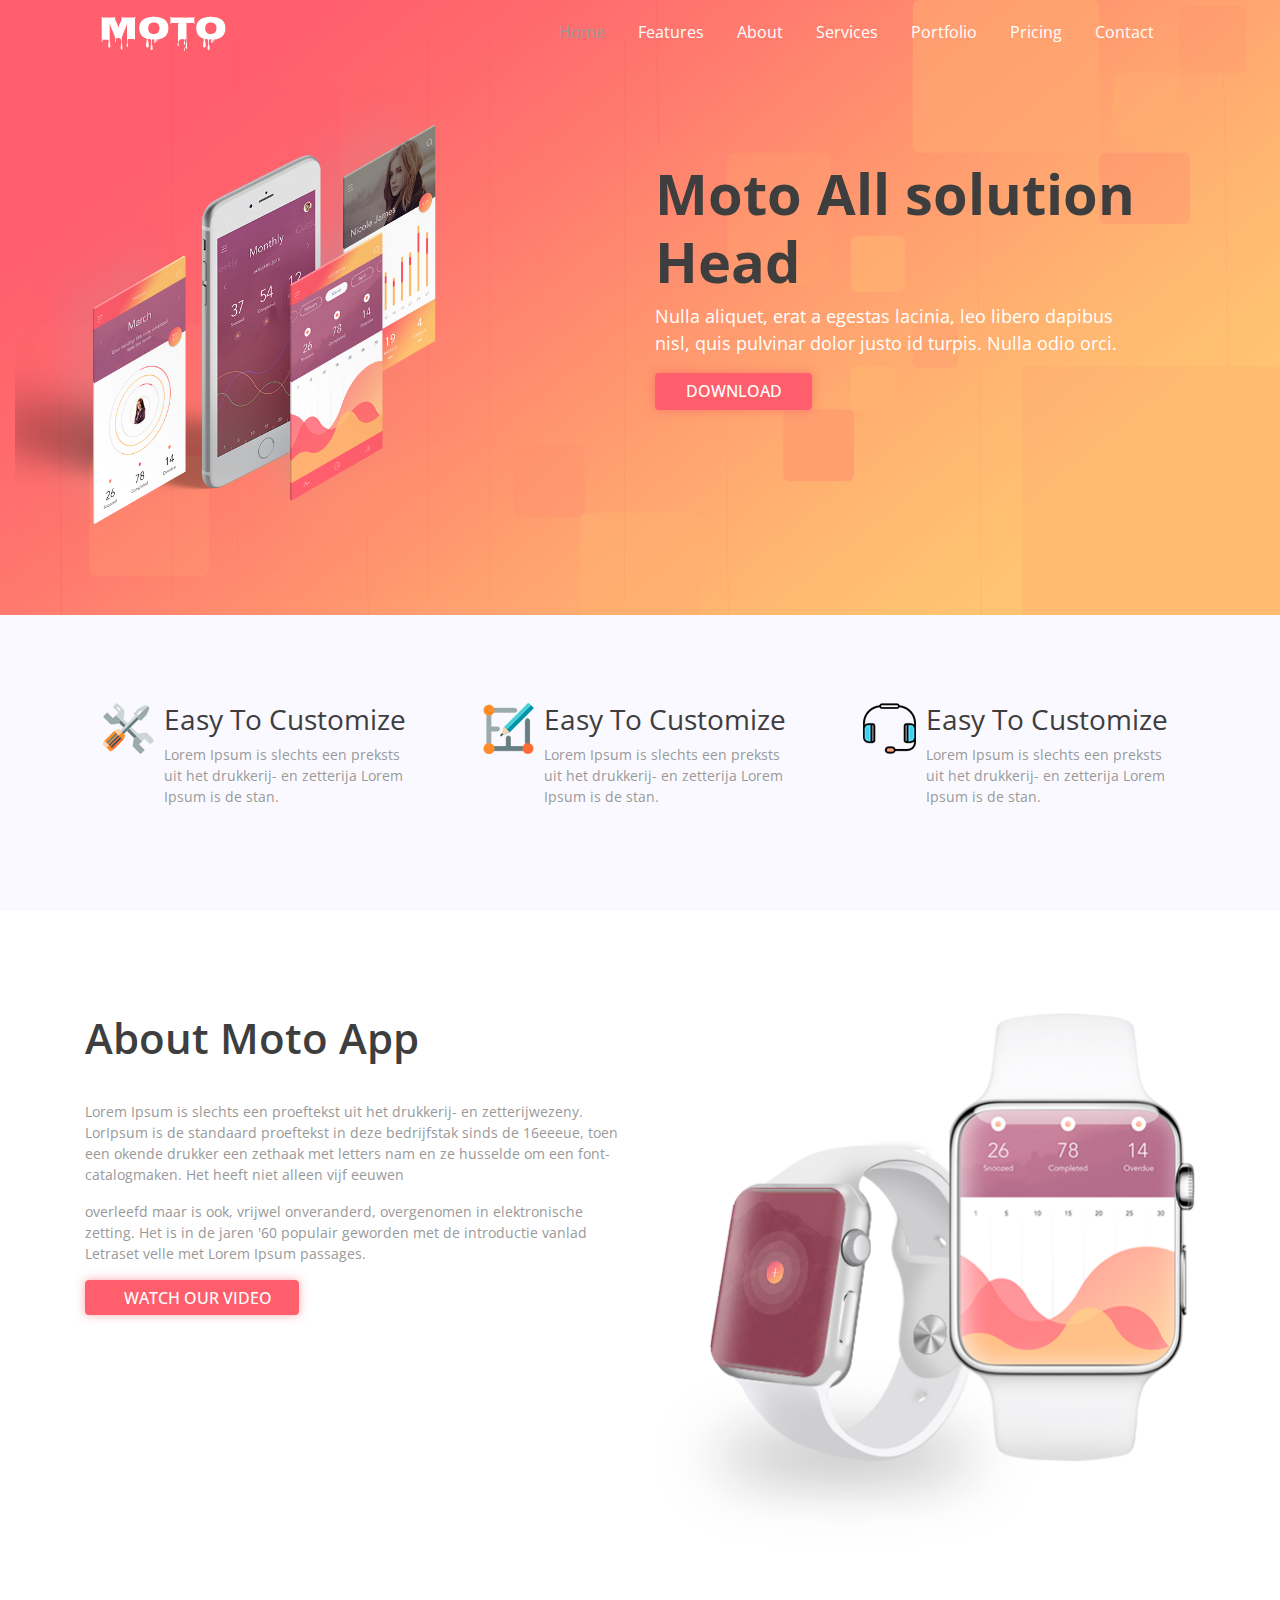
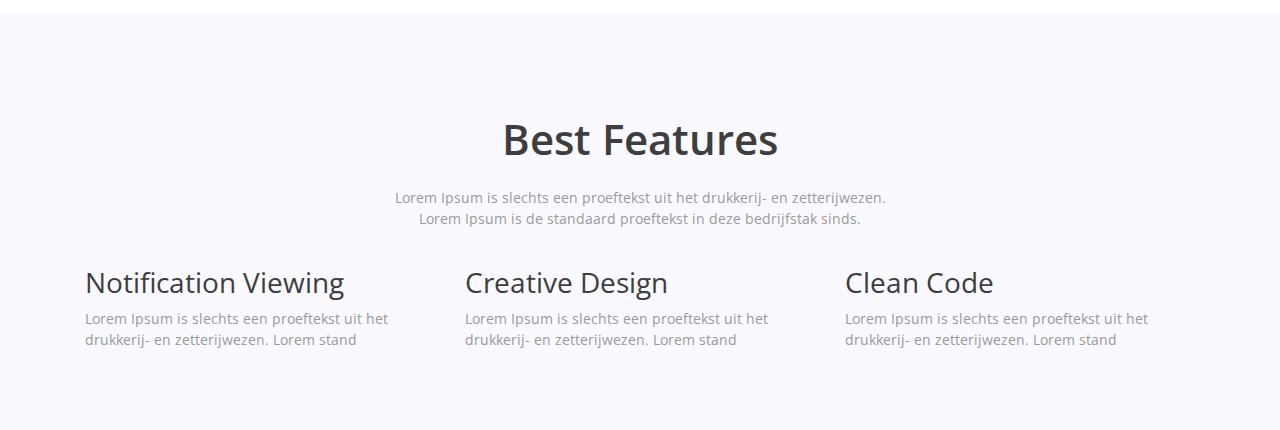
==== index.html @ 4597bca2 "Upload" ====
<!DOCTYPE html>
<html>
<head>
<meta charset="UTF-8">
<meta name="viewport" content="width=device-width, initial-scale=1, shrink-to-fit=no">
<title>Moto-Diseño Web ll</title>
<link href="img/favicon.ico" rel="icon">
<link href="css/bootstrap.min.css" rel="stylesheet">
<link href="css/bootstrap-custom.css" rel="stylesheet">
<link href="https://cdnjs.cloudflare.com/ajax/libs/font-awesome/5.12.1/css/all.min.css" rel="stylesheet">
<link href="css/icofont.css" rel="stylesheet">
<link href="css/style.css" rel="stylesheet">
	
	<!--SEO-->
<meta name="Keywords" content="oshine 36, about us Oshine 36, oshine, best company">
<meta name="Description" content="about us Oshine 36, We started as a group of passionate designers who explored the possibilities of product design and building.">
</head>

<body data-spy="scroll" data-target=".navbar">
    
	<header class="header-area">
		<div class="container">	
			<nav class="navbar navbar-expand-lg navbar-light bg-light">
			  
				<a class="navbar-brand" href="#index"><img src="img/logo.png" alt="logo" class="img-fluid"></a>		
			  <button class="navbar-toggler" type="button" data-toggle="collapse" data-target="#navbar" aria-controls="navbar" aria-expanded="false" aria-label="Toggle navigation">
				<span class="navbar-toggler-icon"></span>
			  </button>

			  <div class="collapse navbar-collapse" id="navbar">
				<ul class="navbar-nav ml-auto">
				  <li class="nav-item active">
					<a class="nav-link" href="index.html">Home</a>
				  </li>
				  <li class="nav-item">
					<a class="nav-link" href="#features">Features</a>
				  </li>
				  <li class="nav-item">
					<a class="nav-link" href="#about">About</a>
				  </li>
				  <li class="nav-item">
					<a class="nav-link" href="#service">Services</a>
				  </li>
				  <li class="nav-item">
					<a class="nav-link" href="#portfolio">Portfolio</a>
				  </li>
				  <li class="nav-item">
					<a class="nav-link" href="#pricing">Pricing</a>
				  </li>
				 <li class="nav-item">
					<a class="nav-link" href="#Contact">Contact</a>
				  </li>
				 
				</ul>

			  </div>
			</nav>
			
		</div>
	</header>
	
	<section id="hero">
		<div class="container-fluid">
			
			<div class="row">
				<article class="col-md-6 col-sm-12">
					<img src="img/img-hero.png" alt="hero" class="img-fluid">
				</article>
				
				<article class="col-md-6 col-sm-12">
					<h2>Moto All solution Head</h2>
					<p>Nulla aliquet, erat a egestas lacinia, leo libero dapibus nisl, quis pulvinar dolor justo id turpis. Nulla odio orci.</p>
					
					<a class="btn btn-primary" href="#">DOWNLOAD</a>
				</article>
			</div>
			
		</div>
	</section>
	
	<section id="motoother">
		<div class="container">
			
			<div class="row">
				<article class="col-md-4 col-sm-12">
					<div class="infoicon">
						<img src="img/service-icon-1.png" alt="img1" class="img-fluid float-left">
						<div class="infocont">
							<h3>Easy To Customize</h3>
							<p>Lorem Ipsum is slechts een preksts uit het drukkerij- en zetterija Lorem Ipsum is de stan.</p>
						</div>
					</div>
				</article>
				
				<article class="col-md-4 col-sm-12">
					<div class="infoicon">
						<img src="img/service-icon-2.png" alt="img1" class="img-fluid float-left">
						<div class="infocont">
							<h3>Easy To Customize</h3>
							<p>Lorem Ipsum is slechts een preksts uit het drukkerij- en zetterija Lorem Ipsum is de stan.</p>
						</div>
					</div>
				</article>
				
				<article class="col-md-4 col-sm-12">
					<div class="infoicon">
						<img src="img/service-icon-3.png" alt="img1" class="img-fluid float-left">
						<div class="infocont">
							<h3>Easy To Customize</h3>
							<p>Lorem Ipsum is slechts een preksts uit het drukkerij- en zetterija Lorem Ipsum is de stan.</p>
						</div>
					</div>
				</article>
			</div>
			
		</div>
	</section>
	
	<section id="about" class="section">
		<div class="container">
			<div class="row">
			
				<article class="col-md-6 col-sm-12">
					<h2 class="titulo">About Moto App</h2>
					<p>Lorem Ipsum is slechts een proeftekst uit het drukkerij- en zetterijwezeny. LorIpsum is de standaard proeftekst in deze bedrijfstak sinds de 16eeeue, toen een okende drukker een zethaak met letters nam en ze husselde om een font-catalogmaken. Het heeft niet alleen vijf eeuwen</p>
					<p>overleefd maar is ook, vrijwel onveranderd, overgenomen in elektronische zetting. Het is in de jaren '60 populair geworden met de introductie vanlad Letraset velle met Lorem Ipsum passages.</p>
					
					<a href="#" class="btn btn-primary"><i class="icofont-play-alt-2"></i>WATCH OUR VIDEO</a>
				</article>
				
				<article class="col-md-6 col-sm-12">
					<img src="img/img-about.png" alt="motoabout" class="img-fluid">
				</article>
				
			</div>
		</div>
	</section>
	
	<section id="bestfeatures" class="section">
		<div class="container">
			<h2 class="titulo text-center">Best Features</h2>
			
			<p class="text-center">Lorem Ipsum is slechts een proeftekst uit het drukkerij- en zetterijwezen. <br>Lorem Ipsum is de standaard proeftekst in deze bedrijfstak sinds.</p>
			
			<div class="row">
				<article class="col-md-4 col-sm-12">
					<div class="feature">
						<i class="icofont-alarm"></i>
						<h3>Notification Viewing</h3>
						<p>Lorem Ipsum is slechts een proeftekst uit het drukkerij- en zetterijwezen. Lorem stand</p>
					</div>
				</article>
				
				<article class="col-md-4 col-sm-12">
					<div class="feature">
						<i class="icofont-light-bulb"></i>
						<h3>Creative Design</h3>
						<p>Lorem Ipsum is slechts een proeftekst uit het drukkerij- en zetterijwezen. Lorem stand</p>
					</div>
				</article>
				
				<article class="col-md-4 col-sm-12">
					<div class="feature">
						<i class="icofont-code"></i>
						<h3>Clean Code</h3>
						<p>Lorem Ipsum is slechts een proeftekst uit het drukkerij- en zetterijwezen. Lorem stand</p>
					</div>
				</article>
			</div>
		</div>
	</section>
	

    <script src="js/jquery.min.js"></script>
    <script src="js/bootstrap.min.js"></script>
	<script src="js/owl.carousel.min.js"></script>
	<script src="js/jquery.easing.min.js"></script>
	<script src="js/jquery.nav.js"></script>
    <script>
		$(function() {
			$(window).on('scroll', function () {
				if ($(window).scrollTop() > 48) {
					$('.header-area').addClass('sticky slideInDown');
				} else {
					$('.header-area').removeClass('sticky slideInDown');
				}
			});
			
			$('#navbar').onePageNav({
				currentClass: 'active',
				scrollSpeed: 1500,
				easing: 'easeOutQuad'
        	});
		});
	</script>
</body>

</html>
---- css/style.css ----
@import url('https://fonts.googleapis.com/css2?family=Open+Sans:wght@300;400;600;700&display=swap');
:root{
	
	--color-principal: #ff5f6d;
	--color-boton-hover: #f75160;
	--color-naranja: #ffb270;
	--color-negro: #3e3e3e;
	--color-general: #999999;
	--color-gris: #faf9ff;
	
}

body{
	font-family: 'Open Sans', sans-serif;
	font-size: 14px;
	color: var(--color-general);
}

.header-area.sticky {
    box-shadow: 0 4px 20px rgba(0, 0, 0, 0.1);
	width: 100%;
    height: auto;
    position: fixed;
    top: 0;
    z-index: 99;
}
.header-area.sticky{
	background-color: #fff !important;
}

.header-area.sticky .navbar-light .navbar-nav .nav-link{
	color: var(--color-negro);
}
.header-area.sticky .navbar-light .navbar-nav .active .nav-link{
	color: var(--color-azul-oscuro);
}
.header-area.sticky .navbar-light .navbar-brand {
	color: var(--color-negro);
}

h1,h2,h3,h4,h5,h6{
	color: var(--color-negro);
	font-weight: 400;
}

#hero{
	background-image: url("../img/bg-hero.png");
	background-size: cover;
	height: 100%vh;
	color: white;
	padding-top: 3%;
}

#hero h2{
	font-size: 4em;
	padding-top: 20%;
	font-weight: 700;
}

#hero .info {
	margin-left: -10%;
}

#hero p{
	font-size: 1.3em;
	padding-right: 20%;
}

.btn-primary {
	text-transform: uppercase;
	background-color: var(--color-principal);
	padding: 1% 5%;
	border: 0;
	font-weight: 500;
	box-shadow: 0px 0px 10px 0px rgba(247, 81, 96, 0.50);
}

.btn-primary:hover {
	background-color: var(--color-boton-hover);
}

.infoicon {
	padding: 25% 5%;
	transition:  all 0.3s ease-in-out;
}

#motoother {
	background-color: #faf9ff;
}

#motoother .infocont {
	overflow: hidden;
}

#motoother img {
	margin-right: 10px;
}

.infoicon:hover {
	box-shadow: 0 0 10px 0 #eee;
	transform: translateY(-10px);
	transition:  all 0.3s ease-in-out;
}

.section {
	padding: 8% 0 5%;
}

.titulo {
	font-size: 3em;
	font-weight: 600;
	margin-bottom: 7%;
}

#bestfeatures {
	background-color: var(--color-gris);
}

#bestfeatures .titulo{
	margin-bottom: 2%;
}
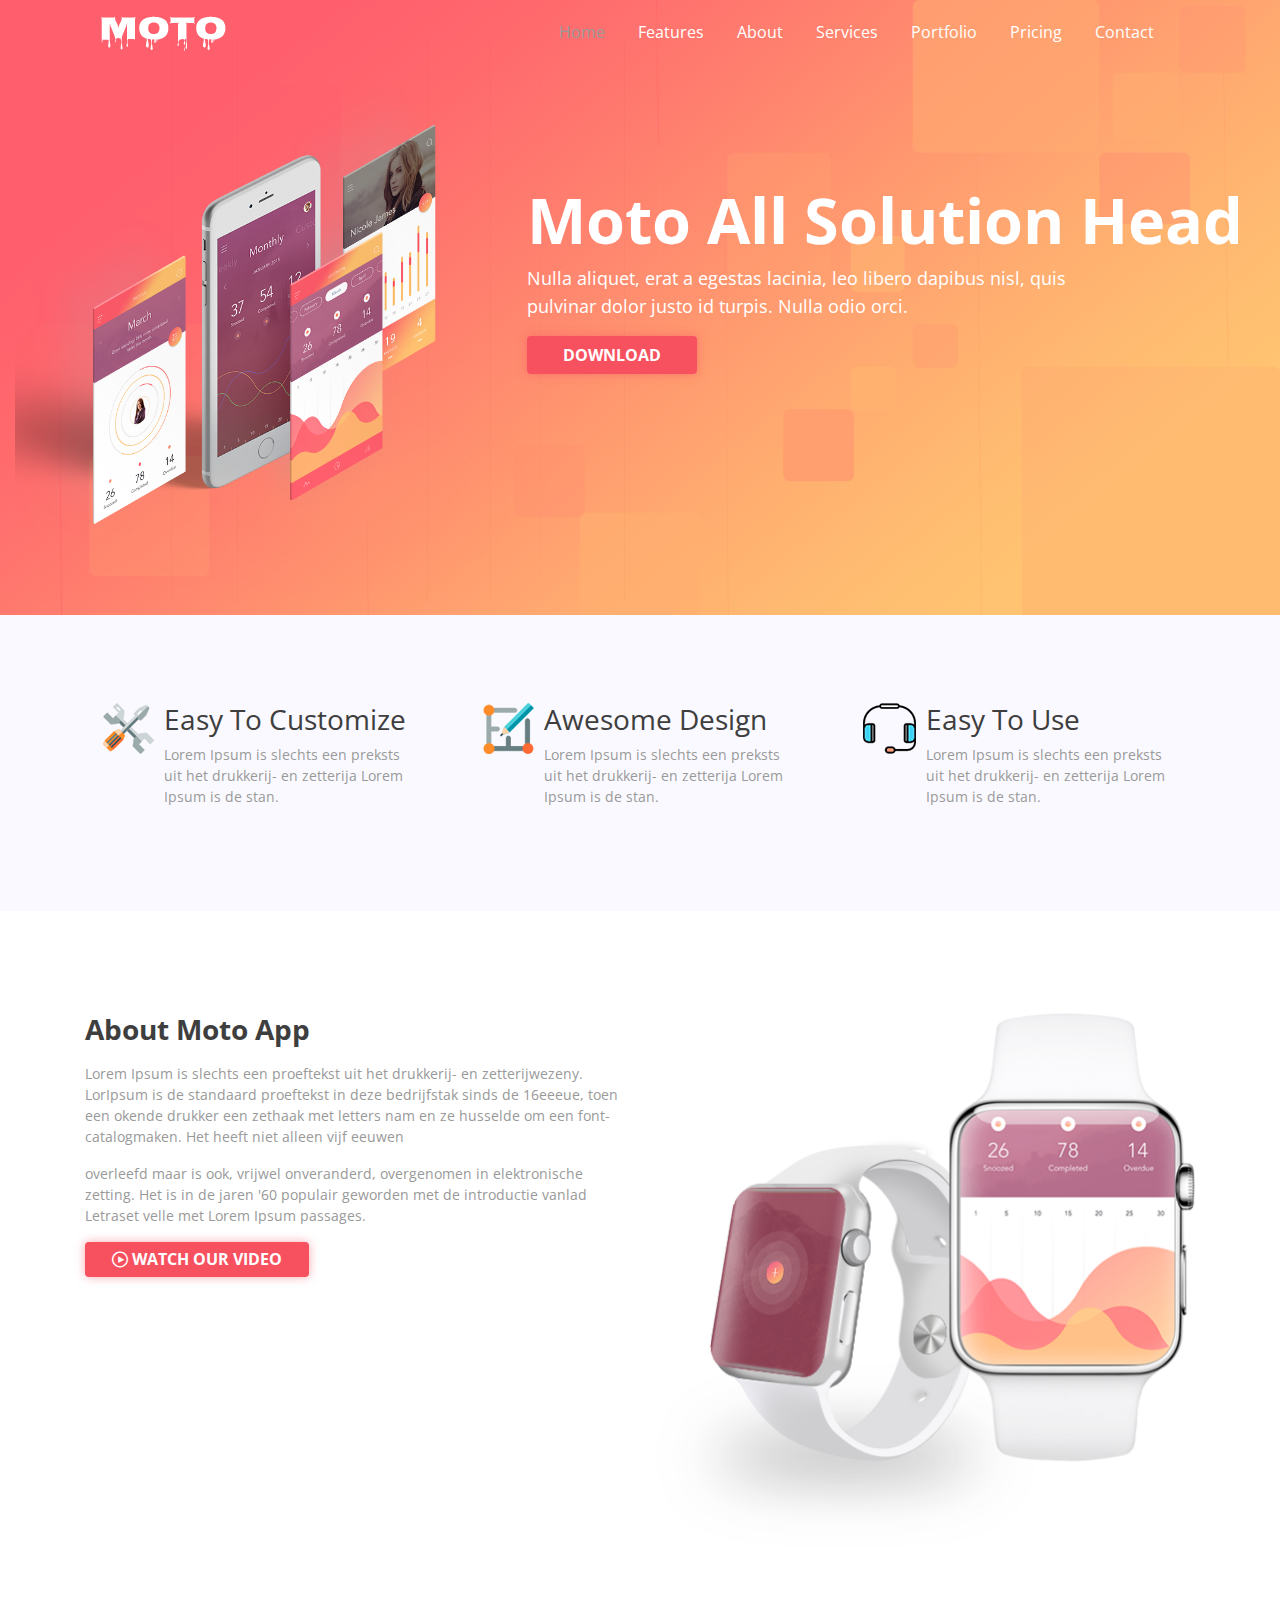
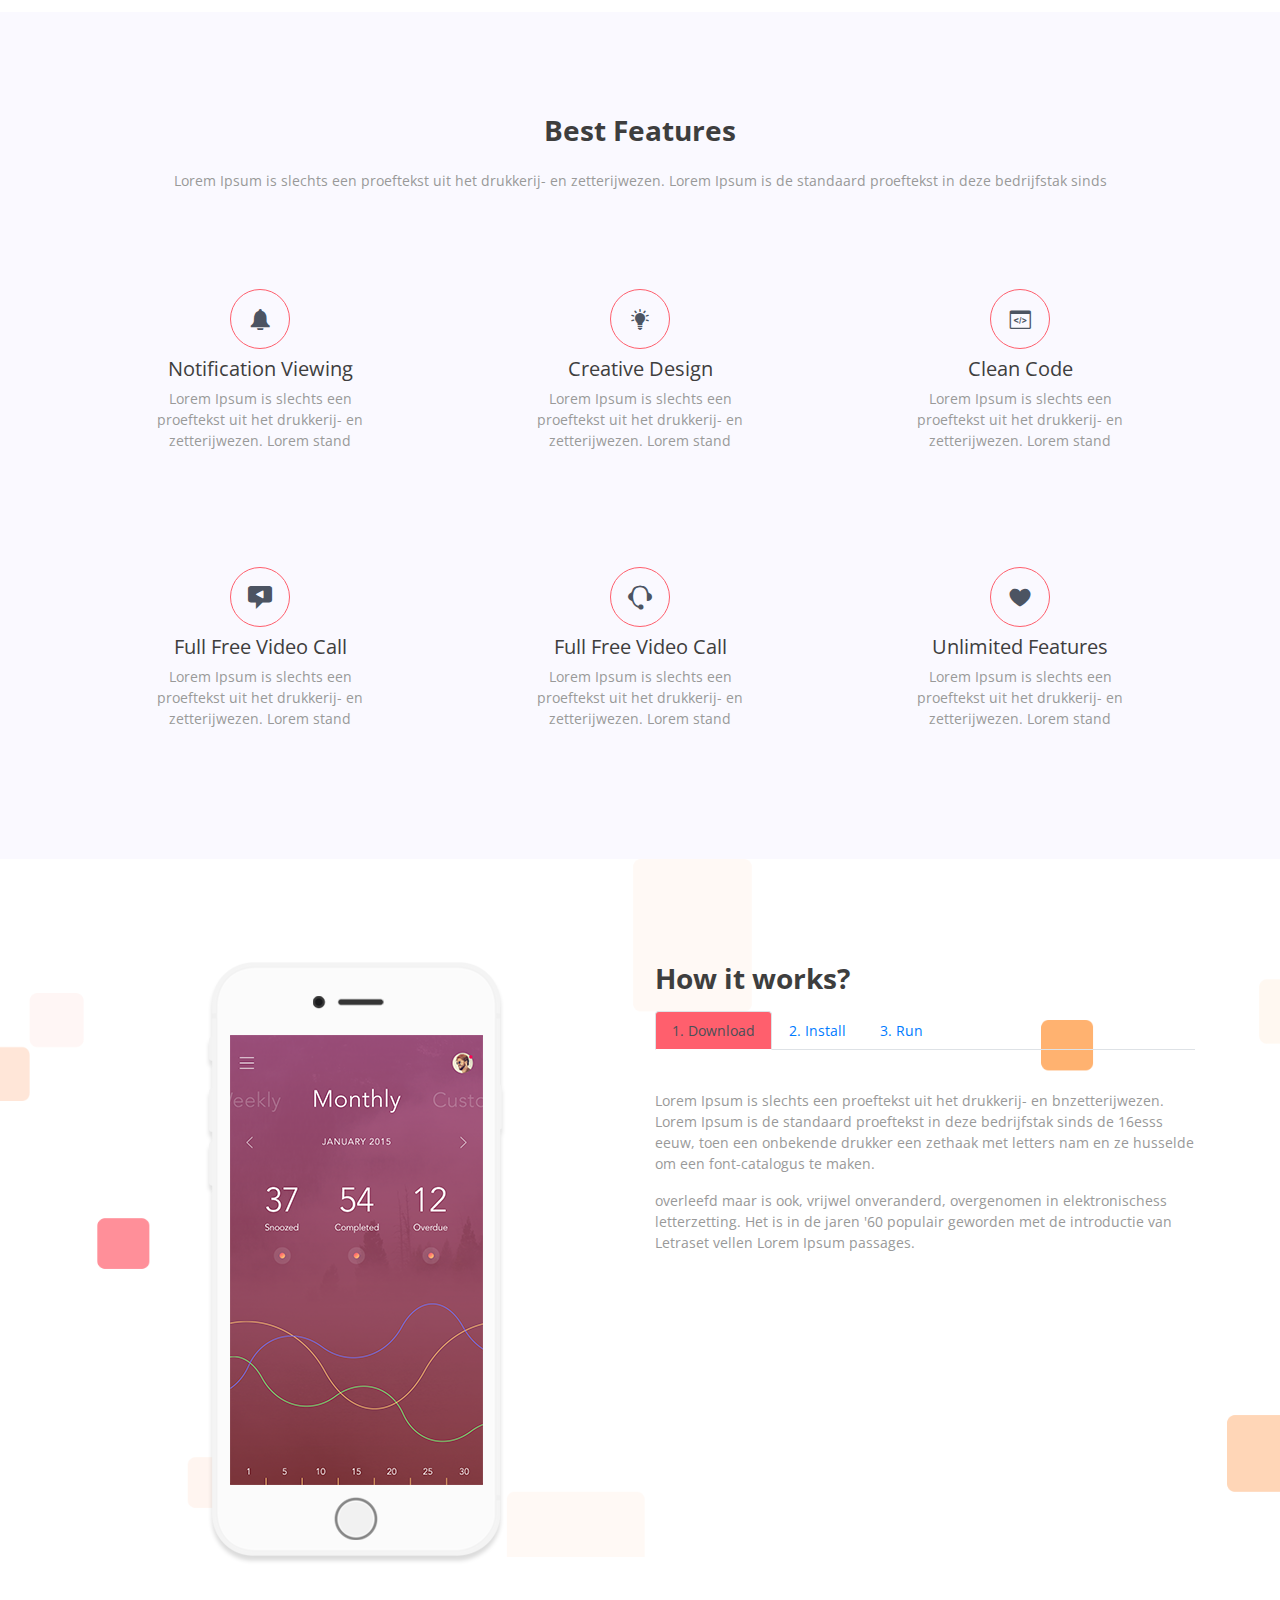
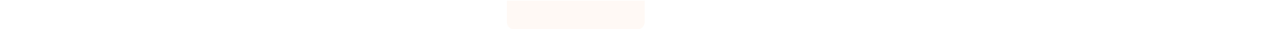
==== commit e3038059: "Refresh" ====
--- a/index.html
+++ b/index.html
@@ -3,22 +3,18 @@
 <head>
 <meta charset="UTF-8">
 <meta name="viewport" content="width=device-width, initial-scale=1, shrink-to-fit=no">
-<title>Moto-Diseño Web ll</title>
+<title>Moto - Landing Page</title>
 <link href="img/favicon.ico" rel="icon">
 <link href="css/bootstrap.min.css" rel="stylesheet">
 <link href="css/bootstrap-custom.css" rel="stylesheet">
-<link href="https://cdnjs.cloudflare.com/ajax/libs/font-awesome/5.12.1/css/all.min.css" rel="stylesheet">
+<link href="https://cdnjs.cloudflare.com/ajax/libs/font-awesome/5.13.0/css/all.min.css" rel="stylesheet">
 <link href="css/icofont.css" rel="stylesheet">
 <link href="css/style.css" rel="stylesheet">
-	
-	<!--SEO-->
-<meta name="Keywords" content="oshine 36, about us Oshine 36, oshine, best company">
-<meta name="Description" content="about us Oshine 36, We started as a group of passionate designers who explored the possibilities of product design and building.">
 </head>
 
 <body data-spy="scroll" data-target=".navbar">
     
-	<header class="header-area">
+<header class="header-area">
 		<div class="container">	
 			<nav class="navbar navbar-expand-lg navbar-light bg-light">
 			  
@@ -59,118 +55,196 @@
 		</div>
 	</header>
 	
-	<section id="hero">
+	<section id="hero"> 
 		<div class="container-fluid">
 			
+				<div class="row">
+					<article class="col-md-6 col-sm-6">
+						<img src="img/img-hero.png" class="img-fluid" alt="celulares">
+					</article>
+					
+					<article class="col-md-7 col-sm-12 info">
+						<h2> Moto All Solution Head </h2>
+						<p> Nulla aliquet, erat a egestas lacinia, leo libero dapibus nisl, quis pulvinar dolor justo id turpis. Nulla odio orci. </p>
+						
+						<a href="" class="btn btn-primary"> Download </a>
+						
+					</article>
+				</div>
+		</div>
+	</section>
+	
+	<section id="home-continuar">
+		<div class="container">
+		
 			<div class="row">
+				
+				<article class=" col-md-4 col-sm-4">
+						<div class="info-icono">
+							<img src="img/service-icon-1.png" alt="1" class="img-fluid float-left">
+								<div class="info-contenido">
+									<h3> Easy To Customize </h3>	
+									<p>Lorem Ipsum is slechts een preksts uit het drukkerij- en zetterija Lorem Ipsum is de stan.</p>
+								</div>
+							
+						</div>	
+				</article>
+				
+				<article class=" col-md-4 col-sm-4">
+						<div class="info-icono">
+							<img src="img/service-icon-2.png" alt="2" class="img-fluid float-left">
+								<div class="info-contenido">
+									<h3> Awesome Design </h3>	
+									<p>Lorem Ipsum is slechts een preksts uit het drukkerij- en zetterija Lorem Ipsum is de stan.</p>
+								</div>
+							
+						</div>	
+				</article>
+				
+				<article class=" col-md-4 col-sm-4">
+						<div class="info-icono">
+							<img src="img/service-icon-3.png" alt="3" class="img-fluid float-left">
+								<div class="info-contenido">
+									<h3> Easy To Use </h3>	
+									<p>Lorem Ipsum is slechts een preksts uit het drukkerij- en zetterija Lorem Ipsum is de stan.</p>
+								</div>
+							
+						</div>	
+				</article>
+				
+			</div>
+		</div>
+	
+	</section>
+	
+
+	<section class="section" id="about">
+		<div class="container">
+			<div class="row">
+				
+				
+				
 				<article class="col-md-6 col-sm-12">
-					<img src="img/img-hero.png" alt="hero" class="img-fluid">
-				</article>
+					<h2 class="titulo"> About Moto App </h2>
+					
+					<p>Lorem Ipsum is slechts een proeftekst uit het drukkerij- en zetterijwezeny. LorIpsum is de standaard proeftekst in deze bedrijfstak sinds de 16eeeue, toen een okende drukker een zethaak met letters nam en ze husselde om een font-catalogmaken. Het heeft niet alleen vijf eeuwen</p>
+					
+					<p>overleefd maar is ook, vrijwel onveranderd, overgenomen in elektronische zetting. Het is in de jaren '60 populair geworden met de introductie vanlad Letraset velle met Lorem Ipsum passages.</p>
+					
+					<a href="#" class=" btn btn-primary"> <i class="icofont-play-alt-2"></i> Watch Our Video </a>
+					
+				</article>
+				
+				
+					<article class="col-md-6 col-sm-12">
+					<img src="img/img-about.png" alt="" class="img-fluid">
+				</article>
+					
+				
+			</div>
+		</div>
+	</section>
+	
+	<section class="section" id="features">
+	
+		<div class="container">
+			<h2 class="titulo text-center"> Best Features </h2>
+			<p class="text-center"> Lorem Ipsum is slechts een proeftekst uit het drukkerij- en zetterijwezen. Lorem Ipsum is de standaard proeftekst in deze bedrijfstak sinds </p>
+			
+				<div class="row mt-5">
+					<article class="col-md-4 col-sm-8">
+						<div class="feature">
+							<i class="icofont-alarm"></i>
+							<h3>Notification Viewing</h3>
+							<p> Lorem Ipsum is slechts een proeftekst uit het drukkerij- en zetterijwezen. Lorem stand </p>
+						</div>
+					</article>
+					
+					<article class="col-md-4 col-sm-8">
+						<div class="feature">
+							<i class="icofont-light-bulb"></i>
+							<h3>Creative Design</h3>
+							<p> Lorem Ipsum is slechts een proeftekst uit het drukkerij- en zetterijwezen. Lorem stand </p>
+						</div>
+					</article>
+					
+					<article class="col-md-4 col-sm-8">
+						<div class="feature">
+							<i class="icofont-code"></i>
+							<h3>Clean Code</h3>
+							<p> Lorem Ipsum is slechts een proeftekst uit het drukkerij- en zetterijwezen. Lorem stand </p>
+						</div>
+					</article>
+					
+					<article class="col-md-4 col-sm-8">
+						<div class="feature">
+							<i class="icofont-ui-video-message"></i>
+							<h3>Full Free Video Call</h3>
+							<p> Lorem Ipsum is slechts een proeftekst uit het drukkerij- en zetterijwezen. Lorem stand </p>
+						</div>
+					</article>
+					
+					<article class="col-md-4 col-sm-8">
+						<div class="feature">
+							<i class="icofont-headphone-alt-2"></i>
+							<h3>Full Free Video Call</h3>
+							<p> Lorem Ipsum is slechts een proeftekst uit het drukkerij- en zetterijwezen. Lorem stand </p>
+						</div>
+					</article>
+					
+					<article class="col-md-4 col-sm-8">
+						<div class="feature">
+							<i class="icofont-heart"></i>
+							<h3>Unlimited Features</h3>
+							<p> Lorem Ipsum is slechts een proeftekst uit het drukkerij- en zetterijwezen. Lorem stand </p>
+						</div>
+					</article>
+				</div>
+			
+			
+		</div>
+	</section>
+	
+	<section id="works" class="section">
+		<div class="container">
+			<div class="row">
 				
 				<article class="col-md-6 col-sm-12">
-					<h2>Moto All solution Head</h2>
-					<p>Nulla aliquet, erat a egestas lacinia, leo libero dapibus nisl, quis pulvinar dolor justo id turpis. Nulla odio orci.</p>
-					
-					<a class="btn btn-primary" href="#">DOWNLOAD</a>
+					<img src="img/img-work.png" alt="" class="img-fluid d-block m-auto">
+				</article>
+				
+				<article class="col-md-6 col-sm-12">
+					<h2 class="titulo">How it works?</h2>
+					<ul class="nav nav-tabs">
+						<li class="nav-item"><a href="#Download" data-toggle="tab" class="nav-link active">1. Download</a></li>
+						<li class="nav-item"><a href="#Install" data-toggle="tab" class="nav-link">2. Install</a></li>
+						<li class="nav-item"><a href="#Run" data-toggle="tab" class="nav-link">3. Run</a></li>
+					</ul>
+					
+					<div class="tab-content">
+						<article id="Download" class="tab-pane fade show active">
+							<p> Lorem Ipsum is slechts een proeftekst uit het drukkerij- en bnzetterijwezen. Lorem Ipsum is de standaard proeftekst in deze bedrijfstak sinds de 16esss eeuw, toen een onbekende drukker een zethaak met letters nam en ze husselde om een font-catalogus te maken.</p>
+
+							<p>overleefd maar is ook, vrijwel onveranderd, overgenomen in elektronischess letterzetting. Het is in de jaren '60 populair geworden met de introductie van Letraset vellen Lorem Ipsum passages.</p>
+						</article>
+						
+						<article id="Install" class="tab-pane fade">
+							<p> Lorem Ipsum is slechts een proeftekst uit het drukkerij- en bnzetterijwezen. Lorem Ipsum is de standaard proeftekst in deze bedrijfstak sinds de 16esss eeuw, toen een onbekende drukker een zethaak met letters nam en ze husselde om een font-catalogus te maken.</p>
+
+							<p>overleefd maar is ook, vrijwel onveranderd, overgenomen in elektronischess letterzetting. Het is in de jaren '60 populair geworden met de introductie van Letraset vellen Lorem Ipsum passages.</p>
+						</article>
+						
+						<article id="Run" class="tab-pane fade">
+							<p> Lorem Ipsum is slechts een proeftekst uit het drukkerij- en bnzetterijwezen. Lorem Ipsum is de standaard proeftekst in deze bedrijfstak sinds de 16esss eeuw, toen een onbekende drukker een zethaak met letters nam en ze husselde om een font-catalogus te maken.</p>
+
+							<p>overleefd maar is ook, vrijwel onveranderd, overgenomen in elektronischess letterzetting. Het is in de jaren '60 populair geworden met de introductie van Letraset vellen Lorem Ipsum passages.</p>
+						</article>
+					</div>
+					
 				</article>
 			</div>
-			
-		</div>
-	</section>
-	
-	<section id="motoother">
-		<div class="container">
-			
-			<div class="row">
-				<article class="col-md-4 col-sm-12">
-					<div class="infoicon">
-						<img src="img/service-icon-1.png" alt="img1" class="img-fluid float-left">
-						<div class="infocont">
-							<h3>Easy To Customize</h3>
-							<p>Lorem Ipsum is slechts een preksts uit het drukkerij- en zetterija Lorem Ipsum is de stan.</p>
-						</div>
-					</div>
-				</article>
-				
-				<article class="col-md-4 col-sm-12">
-					<div class="infoicon">
-						<img src="img/service-icon-2.png" alt="img1" class="img-fluid float-left">
-						<div class="infocont">
-							<h3>Easy To Customize</h3>
-							<p>Lorem Ipsum is slechts een preksts uit het drukkerij- en zetterija Lorem Ipsum is de stan.</p>
-						</div>
-					</div>
-				</article>
-				
-				<article class="col-md-4 col-sm-12">
-					<div class="infoicon">
-						<img src="img/service-icon-3.png" alt="img1" class="img-fluid float-left">
-						<div class="infocont">
-							<h3>Easy To Customize</h3>
-							<p>Lorem Ipsum is slechts een preksts uit het drukkerij- en zetterija Lorem Ipsum is de stan.</p>
-						</div>
-					</div>
-				</article>
-			</div>
-			
-		</div>
-	</section>
-	
-	<section id="about" class="section">
-		<div class="container">
-			<div class="row">
-			
-				<article class="col-md-6 col-sm-12">
-					<h2 class="titulo">About Moto App</h2>
-					<p>Lorem Ipsum is slechts een proeftekst uit het drukkerij- en zetterijwezeny. LorIpsum is de standaard proeftekst in deze bedrijfstak sinds de 16eeeue, toen een okende drukker een zethaak met letters nam en ze husselde om een font-catalogmaken. Het heeft niet alleen vijf eeuwen</p>
-					<p>overleefd maar is ook, vrijwel onveranderd, overgenomen in elektronische zetting. Het is in de jaren '60 populair geworden met de introductie vanlad Letraset velle met Lorem Ipsum passages.</p>
-					
-					<a href="#" class="btn btn-primary"><i class="icofont-play-alt-2"></i>WATCH OUR VIDEO</a>
-				</article>
-				
-				<article class="col-md-6 col-sm-12">
-					<img src="img/img-about.png" alt="motoabout" class="img-fluid">
-				</article>
-				
-			</div>
-		</div>
-	</section>
-	
-	<section id="bestfeatures" class="section">
-		<div class="container">
-			<h2 class="titulo text-center">Best Features</h2>
-			
-			<p class="text-center">Lorem Ipsum is slechts een proeftekst uit het drukkerij- en zetterijwezen. <br>Lorem Ipsum is de standaard proeftekst in deze bedrijfstak sinds.</p>
-			
-			<div class="row">
-				<article class="col-md-4 col-sm-12">
-					<div class="feature">
-						<i class="icofont-alarm"></i>
-						<h3>Notification Viewing</h3>
-						<p>Lorem Ipsum is slechts een proeftekst uit het drukkerij- en zetterijwezen. Lorem stand</p>
-					</div>
-				</article>
-				
-				<article class="col-md-4 col-sm-12">
-					<div class="feature">
-						<i class="icofont-light-bulb"></i>
-						<h3>Creative Design</h3>
-						<p>Lorem Ipsum is slechts een proeftekst uit het drukkerij- en zetterijwezen. Lorem stand</p>
-					</div>
-				</article>
-				
-				<article class="col-md-4 col-sm-12">
-					<div class="feature">
-						<i class="icofont-code"></i>
-						<h3>Clean Code</h3>
-						<p>Lorem Ipsum is slechts een proeftekst uit het drukkerij- en zetterijwezen. Lorem stand</p>
-					</div>
-				</article>
-			</div>
-		</div>
-	</section>
-	
-
+		</div>
+	</section>
     <script src="js/jquery.min.js"></script>
     <script src="js/bootstrap.min.js"></script>
 	<script src="js/owl.carousel.min.js"></script>
@@ -186,11 +260,14 @@
 				}
 			});
 			
-			$('#navbar').onePageNav({
+			$('#nav').onePageNav({
 				currentClass: 'active',
-				scrollSpeed: 1500,
+				scrollSpeed: 1000,
 				easing: 'easeOutQuad'
         	});
+			
+			
+			
 		});
 	</script>
 </body>
--- a/css/style.css
+++ b/css/style.css
@@ -1,12 +1,13 @@
 @import url('https://fonts.googleapis.com/css2?family=Open+Sans:wght@300;400;600;700&display=swap');
 :root{
 	
-	--color-principal: #ff5f6d;
-	--color-boton-hover: #f75160;
-	--color-naranja: #ffb270;
-	--color-negro: #3e3e3e;
-	--color-general: #999999;
-	--color-gris: #faf9ff;
+--color-principal: #ff5f6d;
+--color-boton-hover: #f75160;
+--color-naranja: #ffb270;
+--color-negro: #3e3e3e;
+--color-general: #999999;
+--color-gris: #faf9ff;
+--color-azul:#4c5462;;
 	
 }
 
@@ -16,29 +17,8 @@
 	color: var(--color-general);
 }
 
-.header-area.sticky {
-    box-shadow: 0 4px 20px rgba(0, 0, 0, 0.1);
-	width: 100%;
-    height: auto;
-    position: fixed;
-    top: 0;
-    z-index: 99;
-}
-.header-area.sticky{
-	background-color: #fff !important;
-}
+h1,h2,h3,h4,h5,h6{
 
-.header-area.sticky .navbar-light .navbar-nav .nav-link{
-	color: var(--color-negro);
-}
-.header-area.sticky .navbar-light .navbar-nav .active .nav-link{
-	color: var(--color-azul-oscuro);
-}
-.header-area.sticky .navbar-light .navbar-brand {
-	color: var(--color-negro);
-}
-
-h1,h2,h3,h4,h5,h6{
 	color: var(--color-negro);
 	font-weight: 400;
 }
@@ -52,70 +32,142 @@
 }
 
 #hero h2{
-	font-size: 4em;
+	font-size: 4.5em;
 	padding-top: 20%;
 	font-weight: 700;
+	color: white;
 }
 
-#hero .info {
+#hero .info{
+	
 	margin-left: -10%;
 }
 
 #hero p{
+	
 	font-size: 1.3em;
 	padding-right: 20%;
 }
 
 .btn-primary {
+	
 	text-transform: uppercase;
 	background-color: var(--color-principal);
 	padding: 1% 5%;
 	border: 0;
-	font-weight: 500;
+	font-weight: 700;
 	box-shadow: 0px 0px 10px 0px rgba(247, 81, 96, 0.50);
+	background-color: var(--color-boton-hover);
+	
 }
 
-.btn-primary:hover {
+.btn-primary:hover{
 	background-color: var(--color-boton-hover);
 }
 
-.infoicon {
-	padding: 25% 5%;
-	transition:  all 0.3s ease-in-out;
-}
-
-#motoother {
+#home-continuar{
 	background-color: #faf9ff;
-}
-
-#motoother .infocont {
 	overflow: hidden;
 }
 
-#motoother img {
+.info-icono{
+	padding: 25% 5%;
+	
+	transition: all 0.3s ease;
+}
+
+#home-continuar .info-contenido{
+	
+	overflow: hidden;
+	display: block;
+}
+
+#home-continuar img{
+	
 	margin-right: 10px;
 }
 
-.infoicon:hover {
-	box-shadow: 0 0 10px 0 #eee;
+.info-icono:hover{
+	box-shadow: 0 0 30px 0 #eee;
 	transform: translateY(-10px);
-	transition:  all 0.3s ease-in-out;
+	transition: all 0.3s ease;
 }
 
-.section {
+.section{
+	
 	padding: 8% 0 5%;
 }
 
-.titulo {
-	font-size: 3em;
-	font-weight: 600;
-	margin-bottom: 7%;
+.titulo{
+	font-size: 2em;
+	font-weight: 700;
+	margin-bottom: 3%;
+	
 }
 
-#bestfeatures {
+#features{
+	
 	background-color: var(--color-gris);
+	text-align: center;
 }
 
-#bestfeatures .titulo{
+#features .titulo{
+	
 	margin-bottom: 2%;
+}
+
+.feature i{
+	
+	width: 60px;
+	height: 60px;
+	line-height: 60px;
+	text-align: center;
+	border: 1px solid var(--color-principal);
+	display:block;
+	border-radius: 100%;
+	font-size: 24px;
+	color: var(--color-azul);
+	margin: auto;
+	margin-bottom: 3%;
+}
+
+.feature h3{
+	font-size: 20px;
+	margin-bottom: 3%;
+}
+
+.feature{
+	padding: 50px;
+	transition: all 0.2s ease-out;
+	text-align: center;
+}
+
+.feature:hover {
+	background-color: var(--color-principal);
+	border-radius: 10px;
+	color: #fff;
+	transition: all 0.2s ease-in;
+}
+
+.feature:hover h3,
+.feature:hover i{
+	color: #fff;
+}
+
+.feature:hover i{
+	box-shadow: 0px 0px 2px 0px #333;
+}
+
+#works {
+	background-image: url("../img/bg-work.png");
+	background-size: cover;
+	background-position: top center;
+}
+
+#works .tab-content{
+	padding: 40px 0;
+}
+
+#works .nav-tabs a.active {
+	background-color:  var(--color-principal)
 }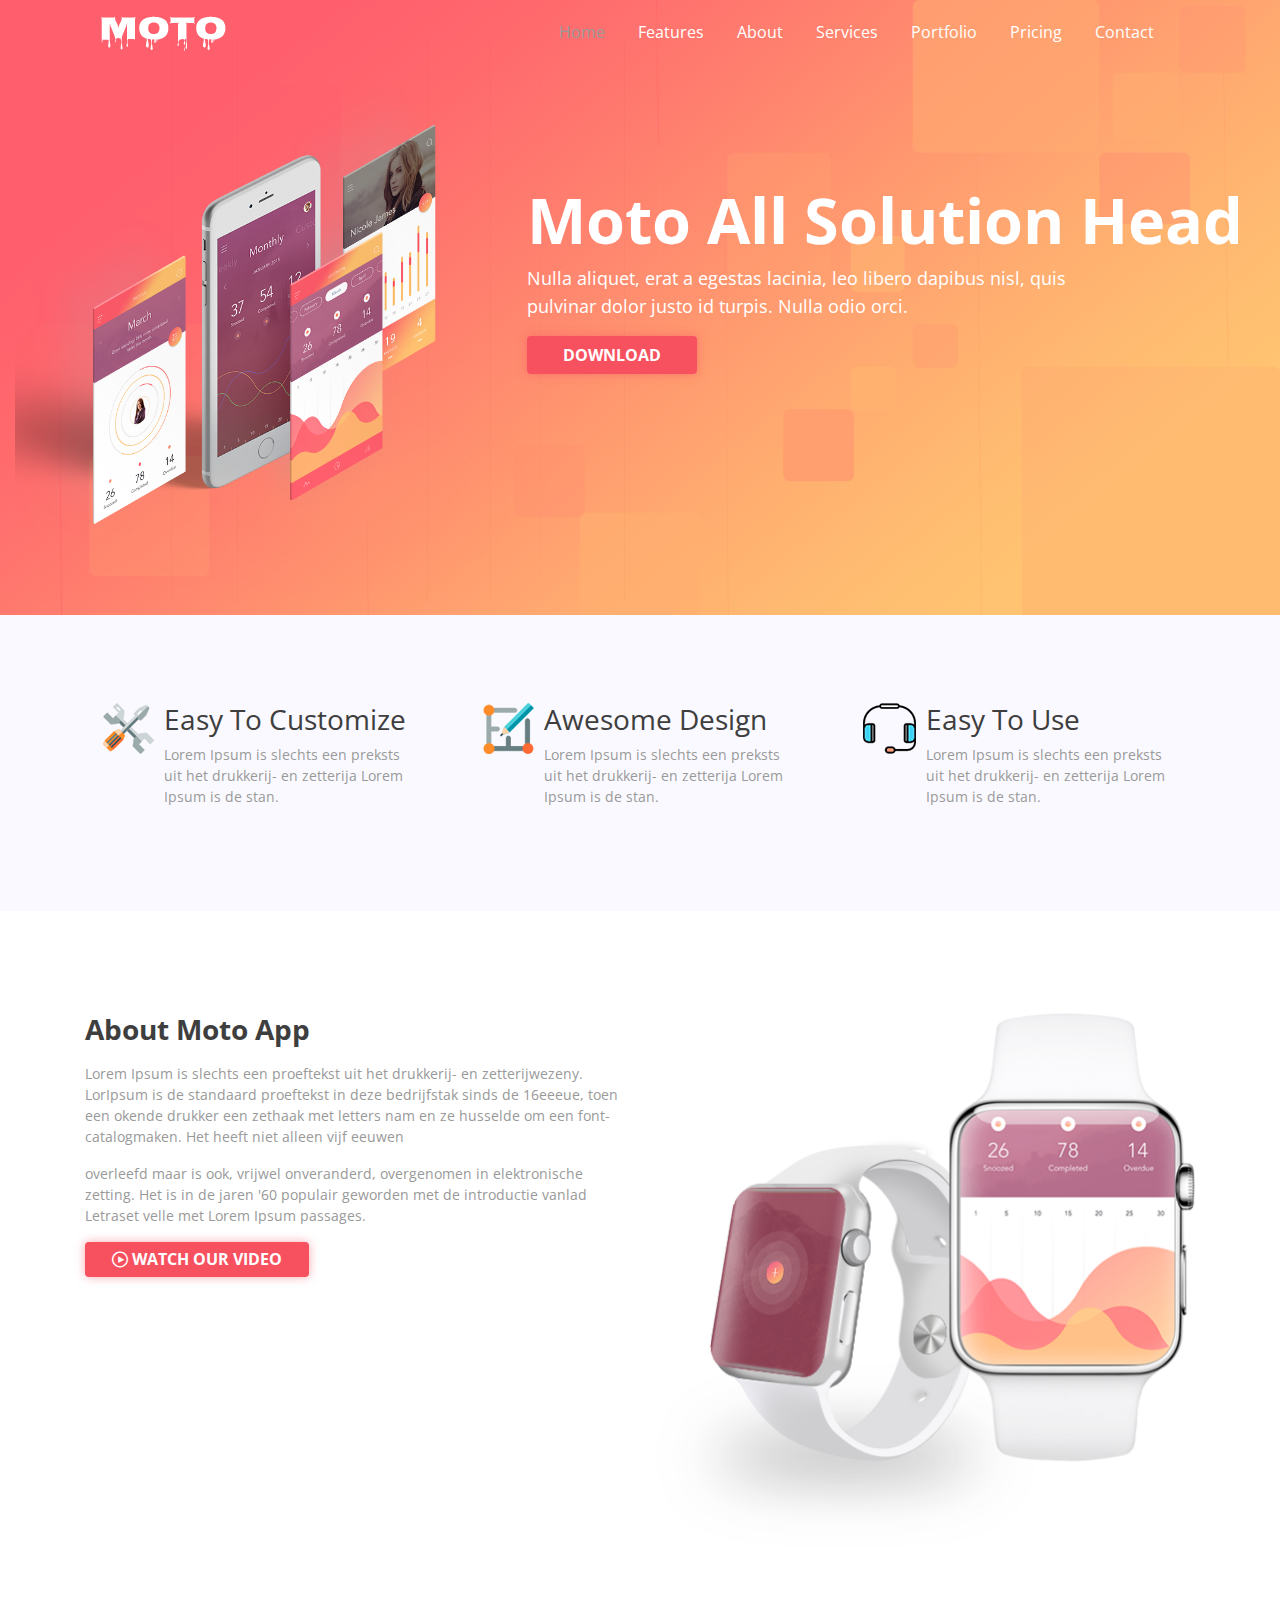
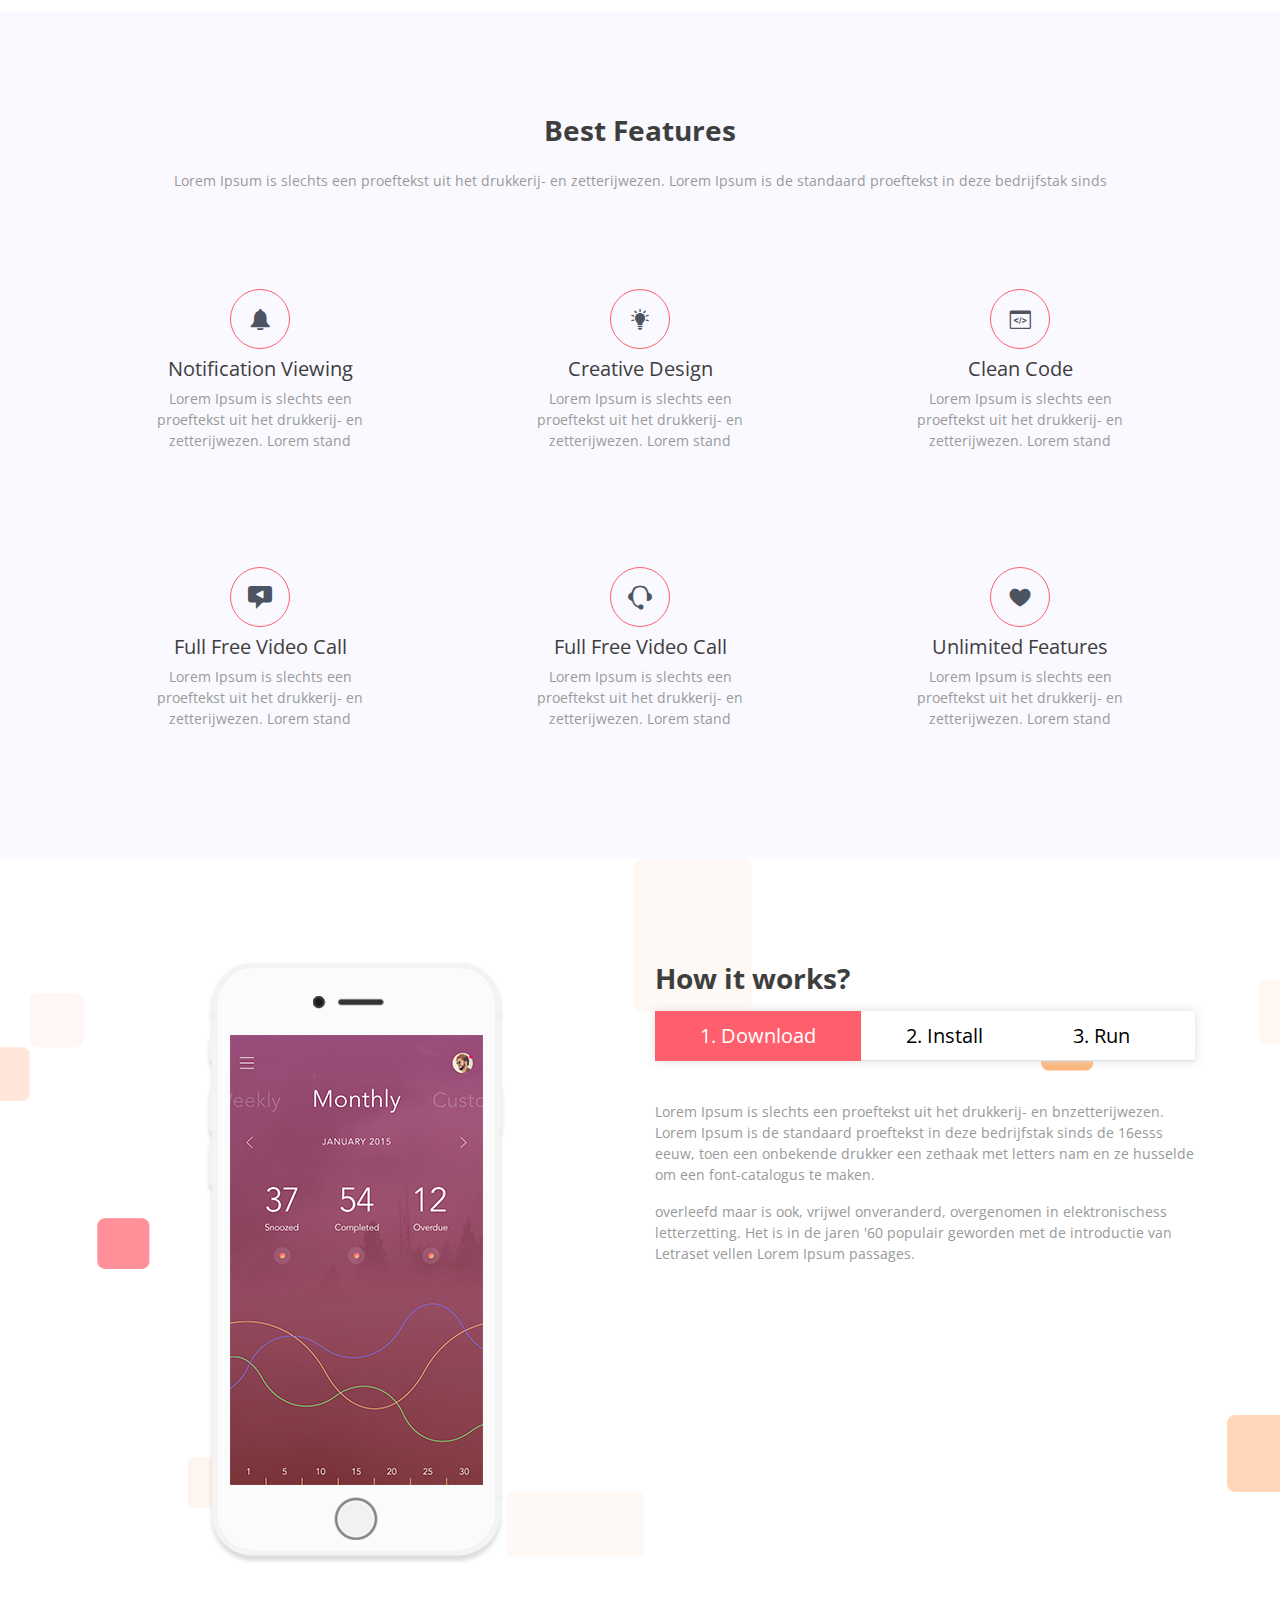
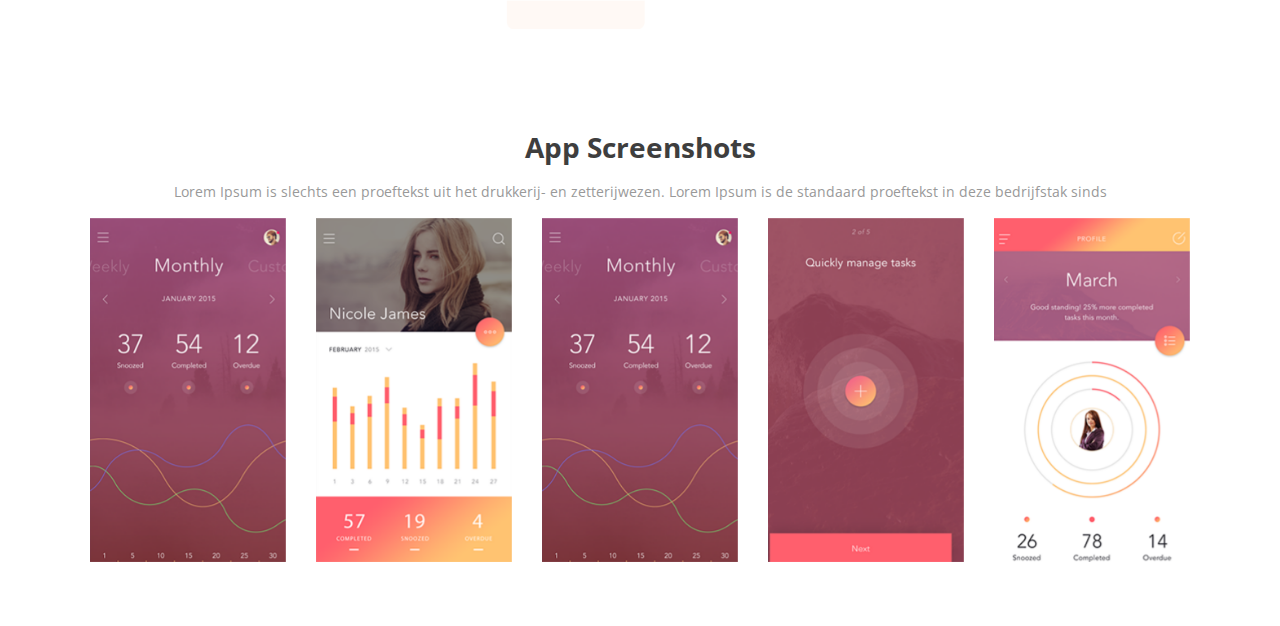
==== commit 4a571aa7: "New Additions" ====
--- a/index.html
+++ b/index.html
@@ -9,12 +9,13 @@
 <link href="css/bootstrap-custom.css" rel="stylesheet">
 <link href="https://cdnjs.cloudflare.com/ajax/libs/font-awesome/5.13.0/css/all.min.css" rel="stylesheet">
 <link href="css/icofont.css" rel="stylesheet">
+<link href="css/owl.carousel.min.css" rel="stylesheet">
 <link href="css/style.css" rel="stylesheet">
 </head>
 
 <body data-spy="scroll" data-target=".navbar">
     
-<header class="header-area">
+	<header class="header-area">
 		<div class="container">	
 			<nav class="navbar navbar-expand-lg navbar-light bg-light">
 			  
@@ -116,7 +117,6 @@
 		</div>
 	
 	</section>
-	
 
 	<section class="section" id="about">
 		<div class="container">
@@ -245,6 +245,38 @@
 			</div>
 		</div>
 	</section>
+	
+	<section id="screen" class="section">
+		<div class="container-fluid">
+			<h2 class="titulo text-center mb-3"> App Screenshots </h2>
+			<p class="text-center"> Lorem Ipsum is slechts een proeftekst uit het drukkerij- en zetterijwezen. Lorem Ipsum is de standaard proeftekst in deze bedrijfstak sinds </p>
+			
+			<!--Owl-Carousel-->
+			
+			<div class="app-carousel owl-carousel">
+				<div>
+					<img src="img/app-1.png" class="img-fluid" alt="app1">
+				</div>
+				<div>
+					<img src="img/app-2.png" class="img-fluid" alt="app1">
+				</div>
+				<div>
+					<img src="img/app-3.png" class="img-fluid" alt="app1">
+				</div>
+				<div>
+					<img src="img/app-4.png" class="img-fluid" alt="app1">
+				</div>
+				<div>
+					<img src="img/app-5.png" class="img-fluid" alt="app1">
+				</div>
+			
+			</div>
+			
+		</div>
+	</section>
+	
+	
+	
     <script src="js/jquery.min.js"></script>
     <script src="js/bootstrap.min.js"></script>
 	<script src="js/owl.carousel.min.js"></script>
@@ -266,6 +298,26 @@
 				easing: 'easeOutQuad'
         	});
 			
+			$(".app-carousel").owlCarousel({
+				items: 1,
+				loop: true,
+				autoplay: true,
+				smartSpeed: 800,
+				margin: 30,
+				center: true,
+				dots: true,
+				responsive: {
+					0: {
+						items: 1
+					},
+					480: {
+						items: 3
+					},
+					992: {
+						items: 5
+					}
+				}
+			});
 			
 			
 		});
--- a/css/style.css
+++ b/css/style.css
@@ -93,8 +93,7 @@
 	transition: all 0.3s ease;
 }
 
-.section{
-	
+.section{	
 	padding: 8% 0 5%;
 }
 
@@ -168,6 +167,43 @@
 	padding: 40px 0;
 }
 
+#works .nav-tabs a {
+	color: #000;
+	font-size: 20px;
+	border: 0;
+	border-radius: 0;
+	padding: 10px 45px;
+}
+
 #works .nav-tabs a.active {
-	background-color:  var(--color-principal)
+	background-color:  var(--color-principal);
+	color: #FFFFFF;
+}
+
+#works .nav-tabs {
+	box-shadow: 0px 0px 10px 0px #ddd;
+	background-color: #fff;
+}
+
+.app-carousel {
+    padding: 0 6%;
+}
+
+.app-carousel .owl-item.active{
+	
+}
+
+.app-carousel .owl-dots {
+    text-align: center;
+}
+.app-carousel .owl-dot {
+    height: 11px;
+    width: 11px;
+    border: 2px solid #a49fba !important;
+    border-radius: 50%;
+    margin: 35px 6px;
+}
+.app-carousel .owl-dot.active {
+    background-color: #fb397d;
+    border: 0 !important;
 }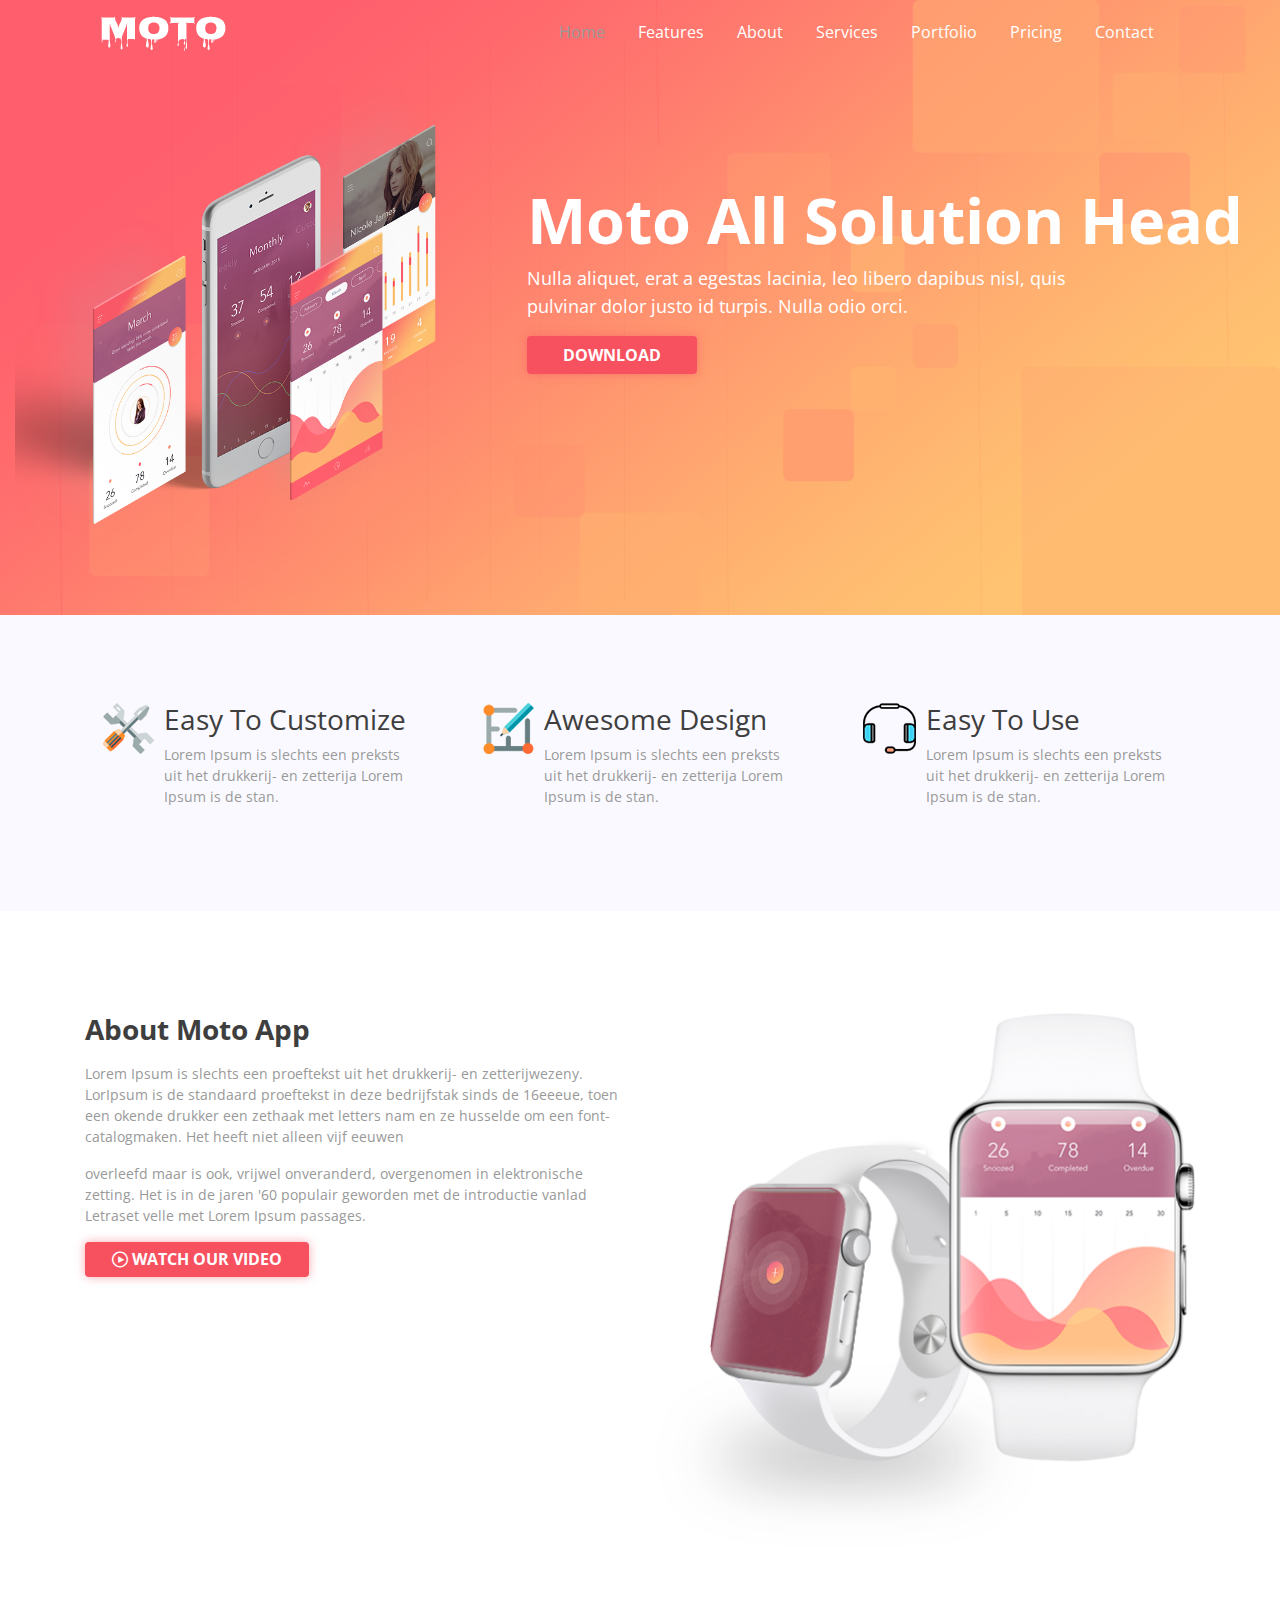
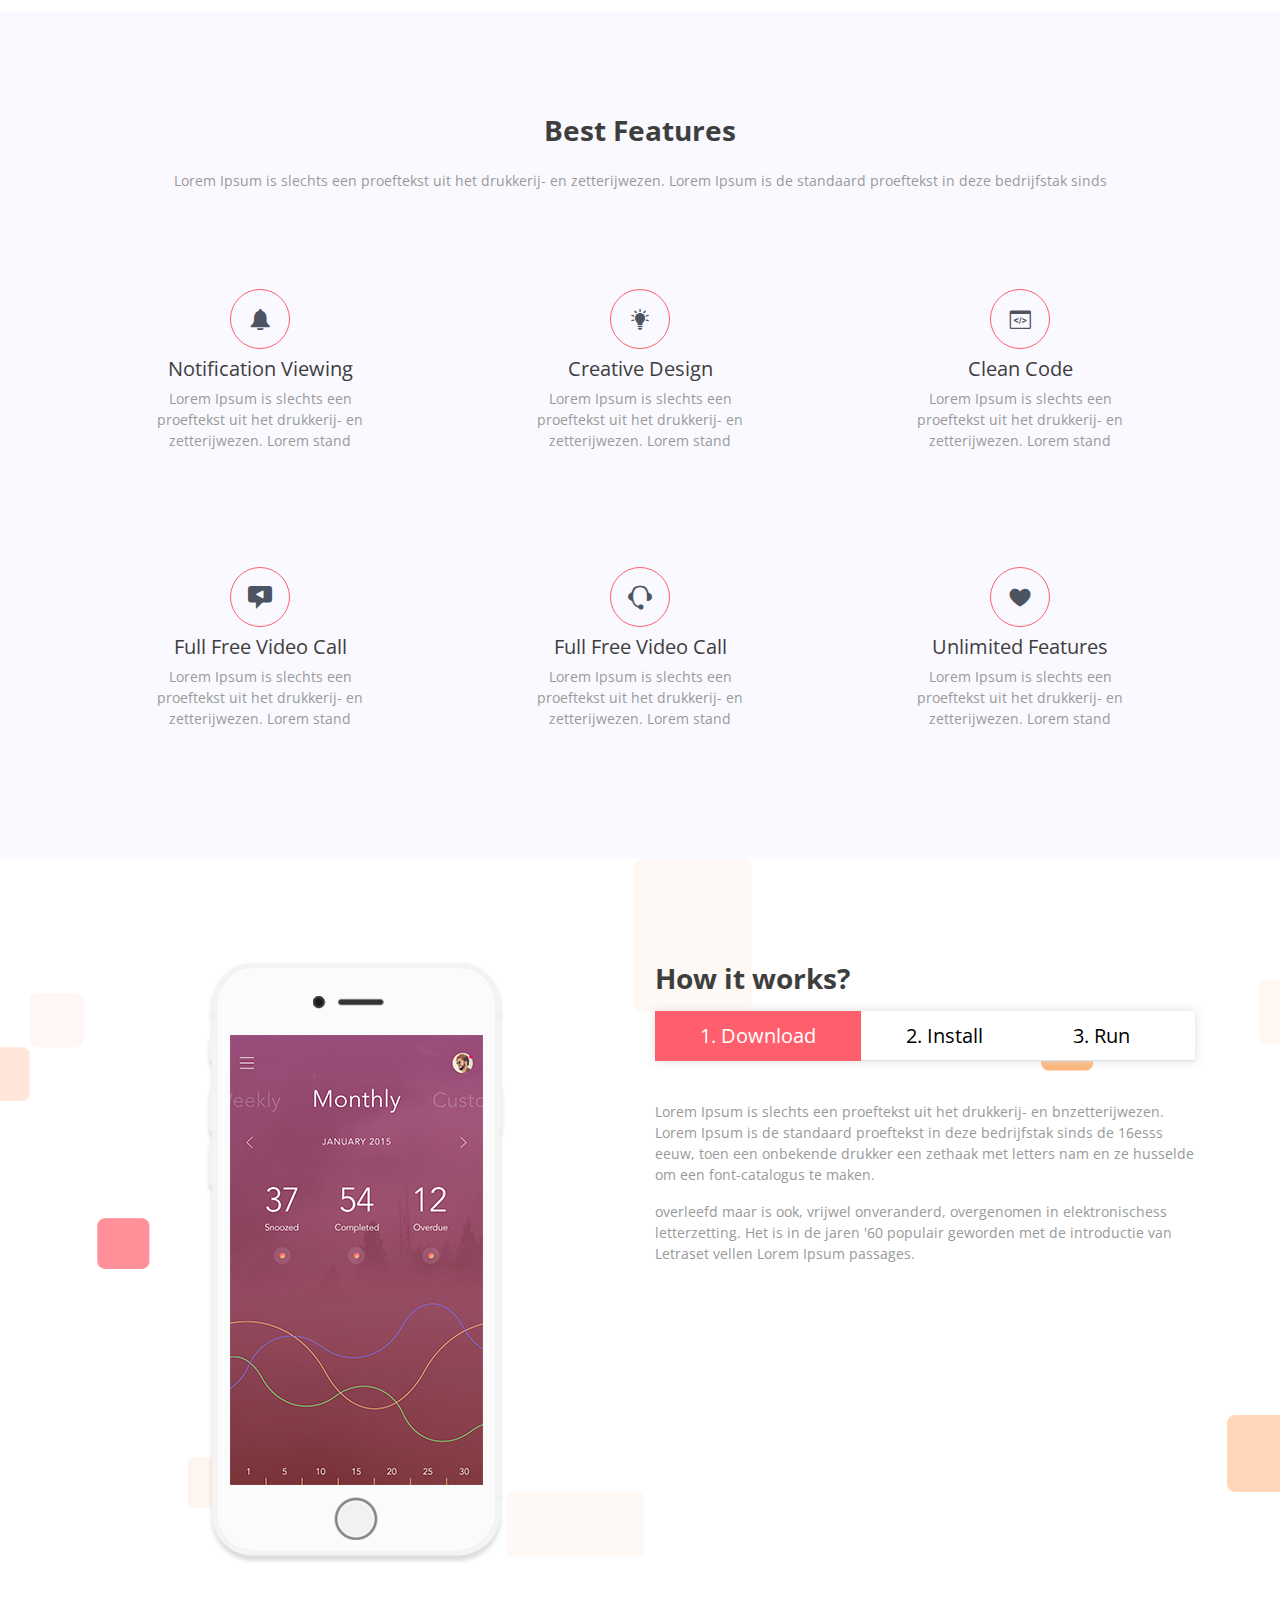
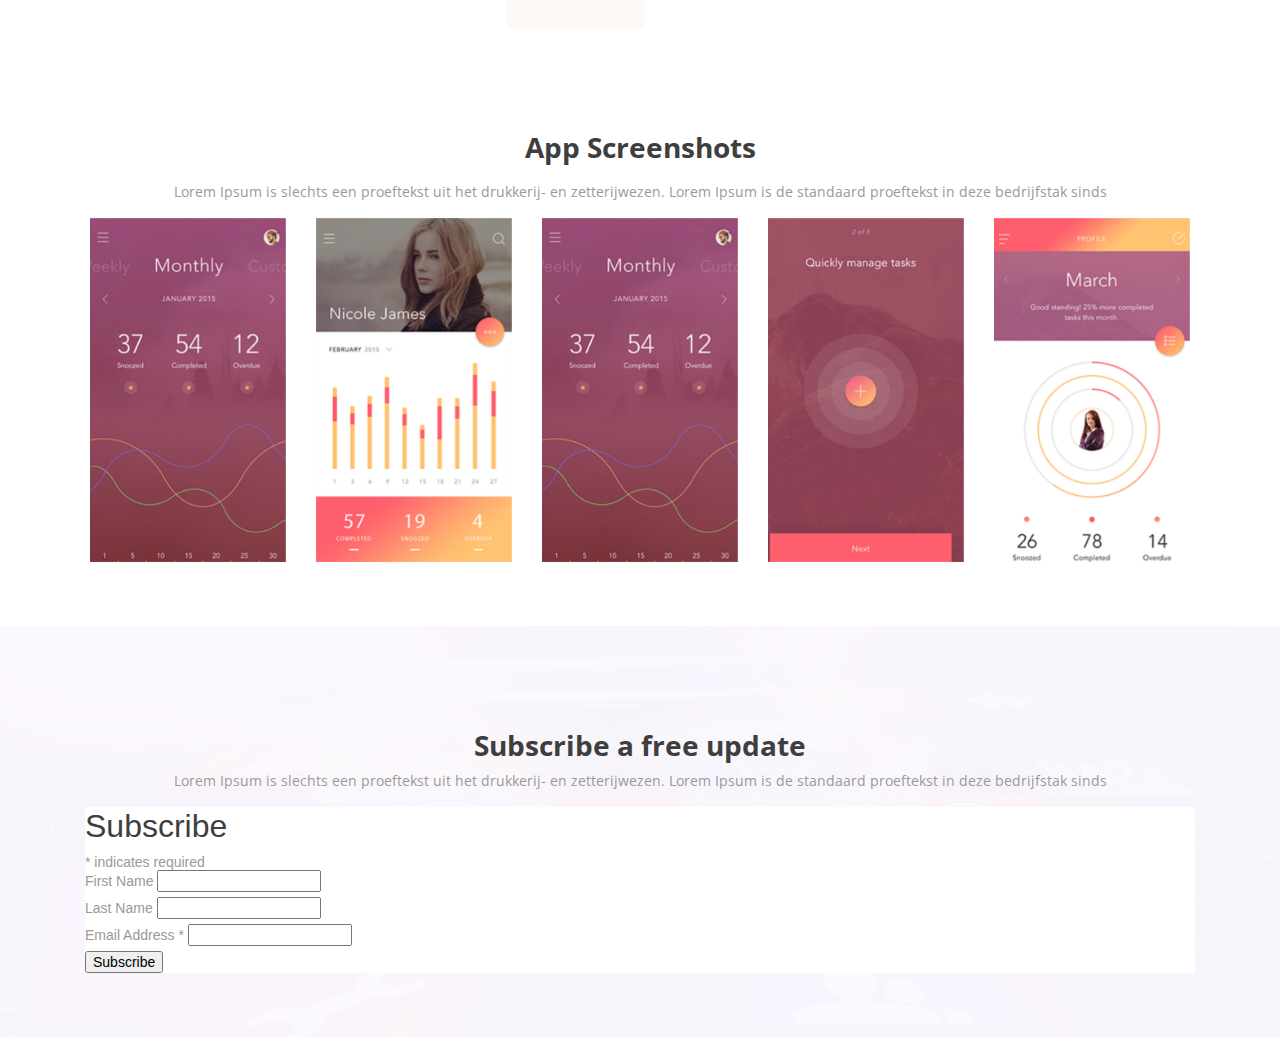
==== commit a7362e9d: "Mailchimp Update" ====
--- a/index.html
+++ b/index.html
@@ -270,6 +270,56 @@
 					<img src="img/app-5.png" class="img-fluid" alt="app1">
 				</div>
 			
+			</div>
+			
+		</div>
+	</section>
+	
+	<section id="subscribe" class="section">
+		<div class="container">
+			<h2 class="titulo text-center mb-2">Subscribe a free update</h2>
+			<p class="text-center"> Lorem Ipsum is slechts een proeftekst uit het drukkerij- en zetterijwezen. Lorem Ipsum is de standaard proeftekst in deze bedrijfstak sinds </p>
+			
+			
+			<div class="form-subscribe">
+				
+								<!-- Begin Mailchimp Signup Form -->
+				<link href="//cdn-images.mailchimp.com/embedcode/classic-10_7.css" rel="stylesheet" type="text/css">
+				<style type="text/css">
+					#mc_embed_signup{background:#fff; clear:left; font:14px Helvetica,Arial,sans-serif; }
+					/* Add your own Mailchimp form style overrides in your site stylesheet or in this style block.
+					   We recommend moving this block and the preceding CSS link to the HEAD of your HTML file. */
+				</style>
+				<div id="mc_embed_signup">
+				<form action="https://gmail.us2.list-manage.com/subscribe/post?u=8377a54fd26e993dda24f9a1c&amp;id=6bb29e47e8" method="post" id="mc-embedded-subscribe-form" name="mc-embedded-subscribe-form" class="validate" target="_blank" novalidate>
+					<div id="mc_embed_signup_scroll">
+					<h2>Subscribe</h2>
+				<div class="indicates-required"><span class="asterisk">*</span> indicates required</div>
+				<div class="mc-field-group">
+					<label for="mce-FNAME">First Name </label>
+					<input type="text" value="" name="FNAME" class="" id="mce-FNAME">
+				</div>
+				<div class="mc-field-group">
+					<label for="mce-LNAME">Last Name </label>
+					<input type="text" value="" name="LNAME" class="" id="mce-LNAME">
+				</div>
+				<div class="mc-field-group">
+					<label for="mce-EMAIL">Email Address  <span class="asterisk">*</span>
+				</label>
+					<input type="email" value="" name="EMAIL" class="required email" id="mce-EMAIL">
+				</div>
+					<div id="mce-responses" class="clear">
+						<div class="response" id="mce-error-response" style="display:none"></div>
+						<div class="response" id="mce-success-response" style="display:none"></div>
+					</div>    <!-- real people should not fill this in and expect good things - do not remove this or risk form bot signups-->
+					<div style="position: absolute; left: -5000px;" aria-hidden="true"><input type="text" name="b_8377a54fd26e993dda24f9a1c_6bb29e47e8" tabindex="-1" value=""></div>
+					<div class="clear"><input type="submit" value="Subscribe" name="subscribe" id="mc-embedded-subscribe" class="button"></div>
+					</div>
+				</form>
+				</div>
+				<script type="text/javascript" src="//s3.amazonaws.com/downloads.mailchimp.com/js/mc-validate.js"></script><script type="text/javascript">(function($) {window.fnames = new Array(); window.ftypes = new Array();fnames[1]='FNAME';ftypes[1]='text';fnames[2]='LNAME';ftypes[2]='text';fnames[0]='EMAIL';ftypes[0]='email';fnames[3]='ADDRESS';ftypes[3]='address';fnames[4]='PHONE';ftypes[4]='phone';}(jQuery));var $mcj = jQuery.noConflict(true);</script>
+				<!--End mc_embed_signup-->
+				
 			</div>
 			
 		</div>
--- a/css/style.css
+++ b/css/style.css
@@ -206,4 +206,30 @@
 .app-carousel .owl-dot.active {
     background-color: #fb397d;
     border: 0 !important;
-}+}
+
+#subscribe {
+	background-image: url("../img/bg-subscribe.png");
+	background-size: cover;
+	background-position: top center;
+}
+
+
+
+/*MEDIA QUERIES*/
+
+
+/*Tablet: >= 40px y <= 990px*/
+/*min-width, max-width*/
+
+@media (min-width: 480px) and (max-width:990){
+	
+	/*clases, slectores, identificadores a modificar o mejorar*/	
+	#hero {
+		height: inherit;
+		padding-bottom: 10%;
+	}
+	
+}	
+
+/*Celular: < 480px*/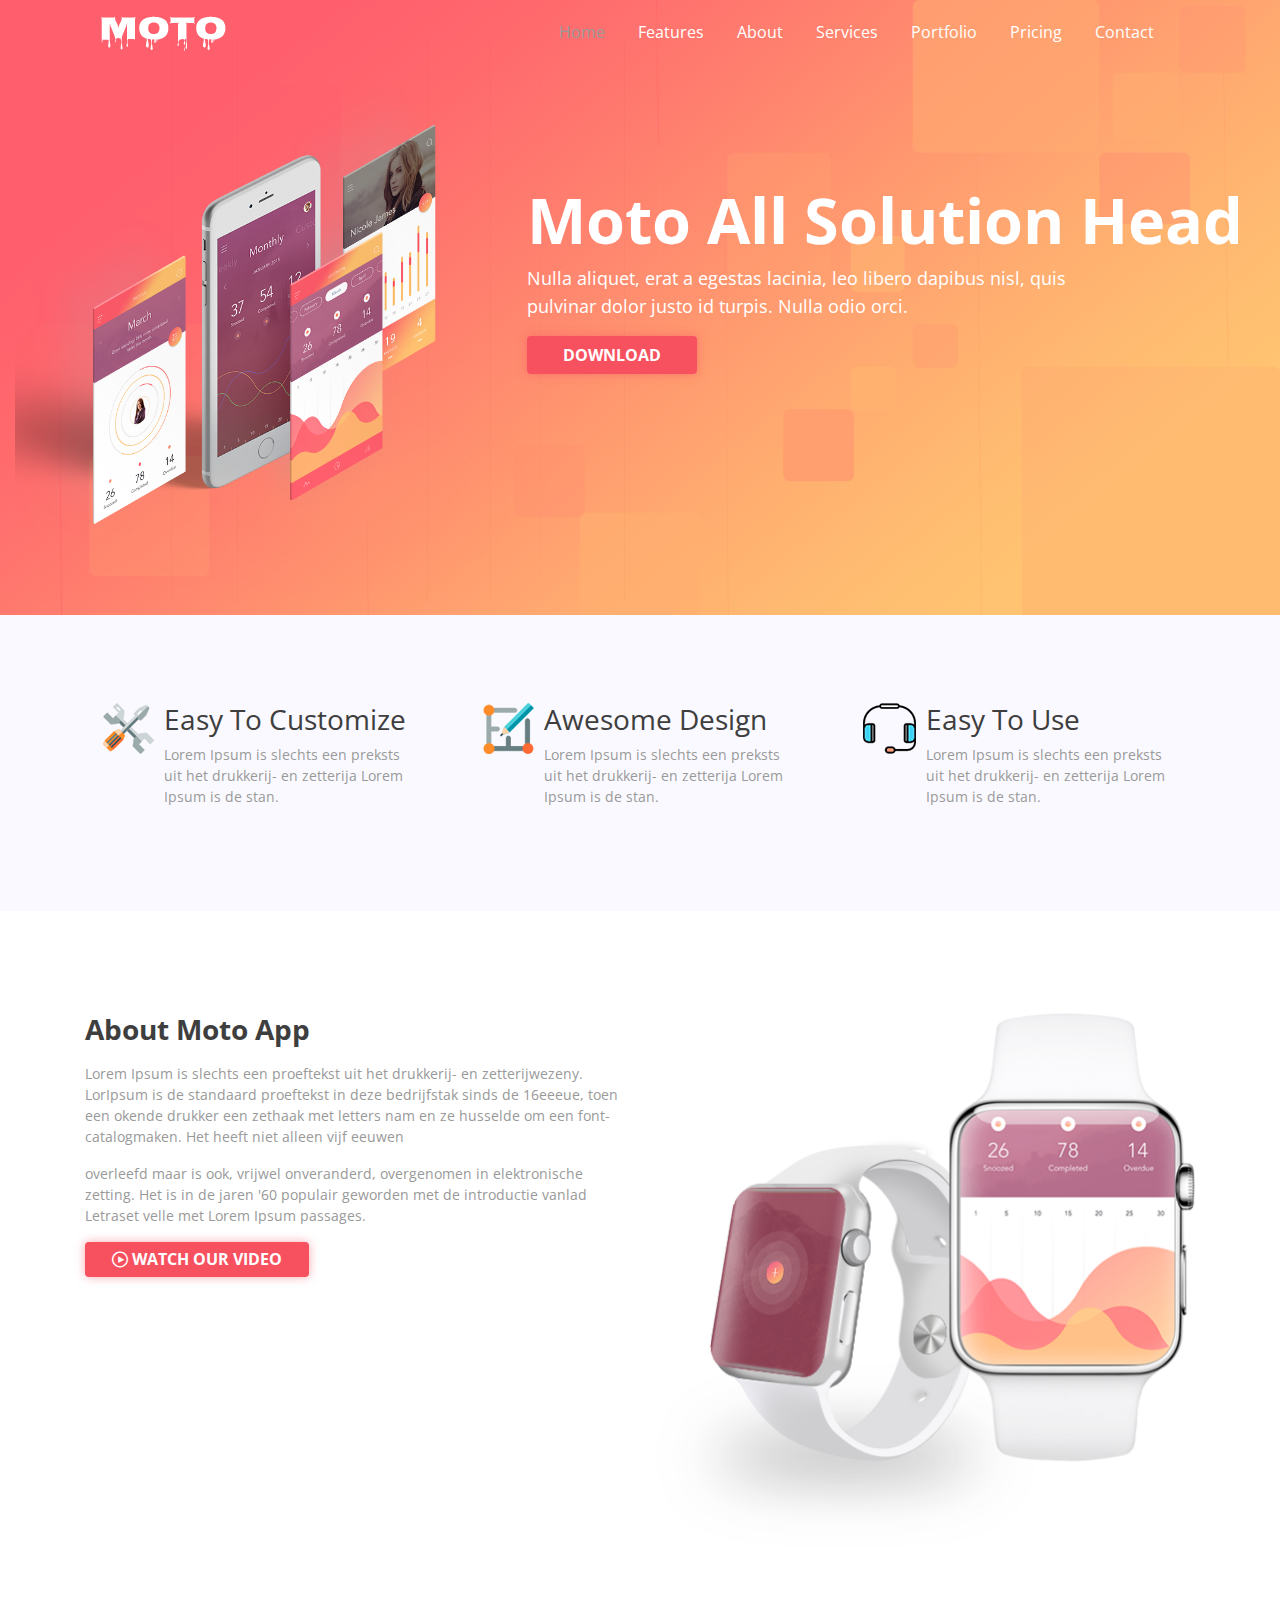
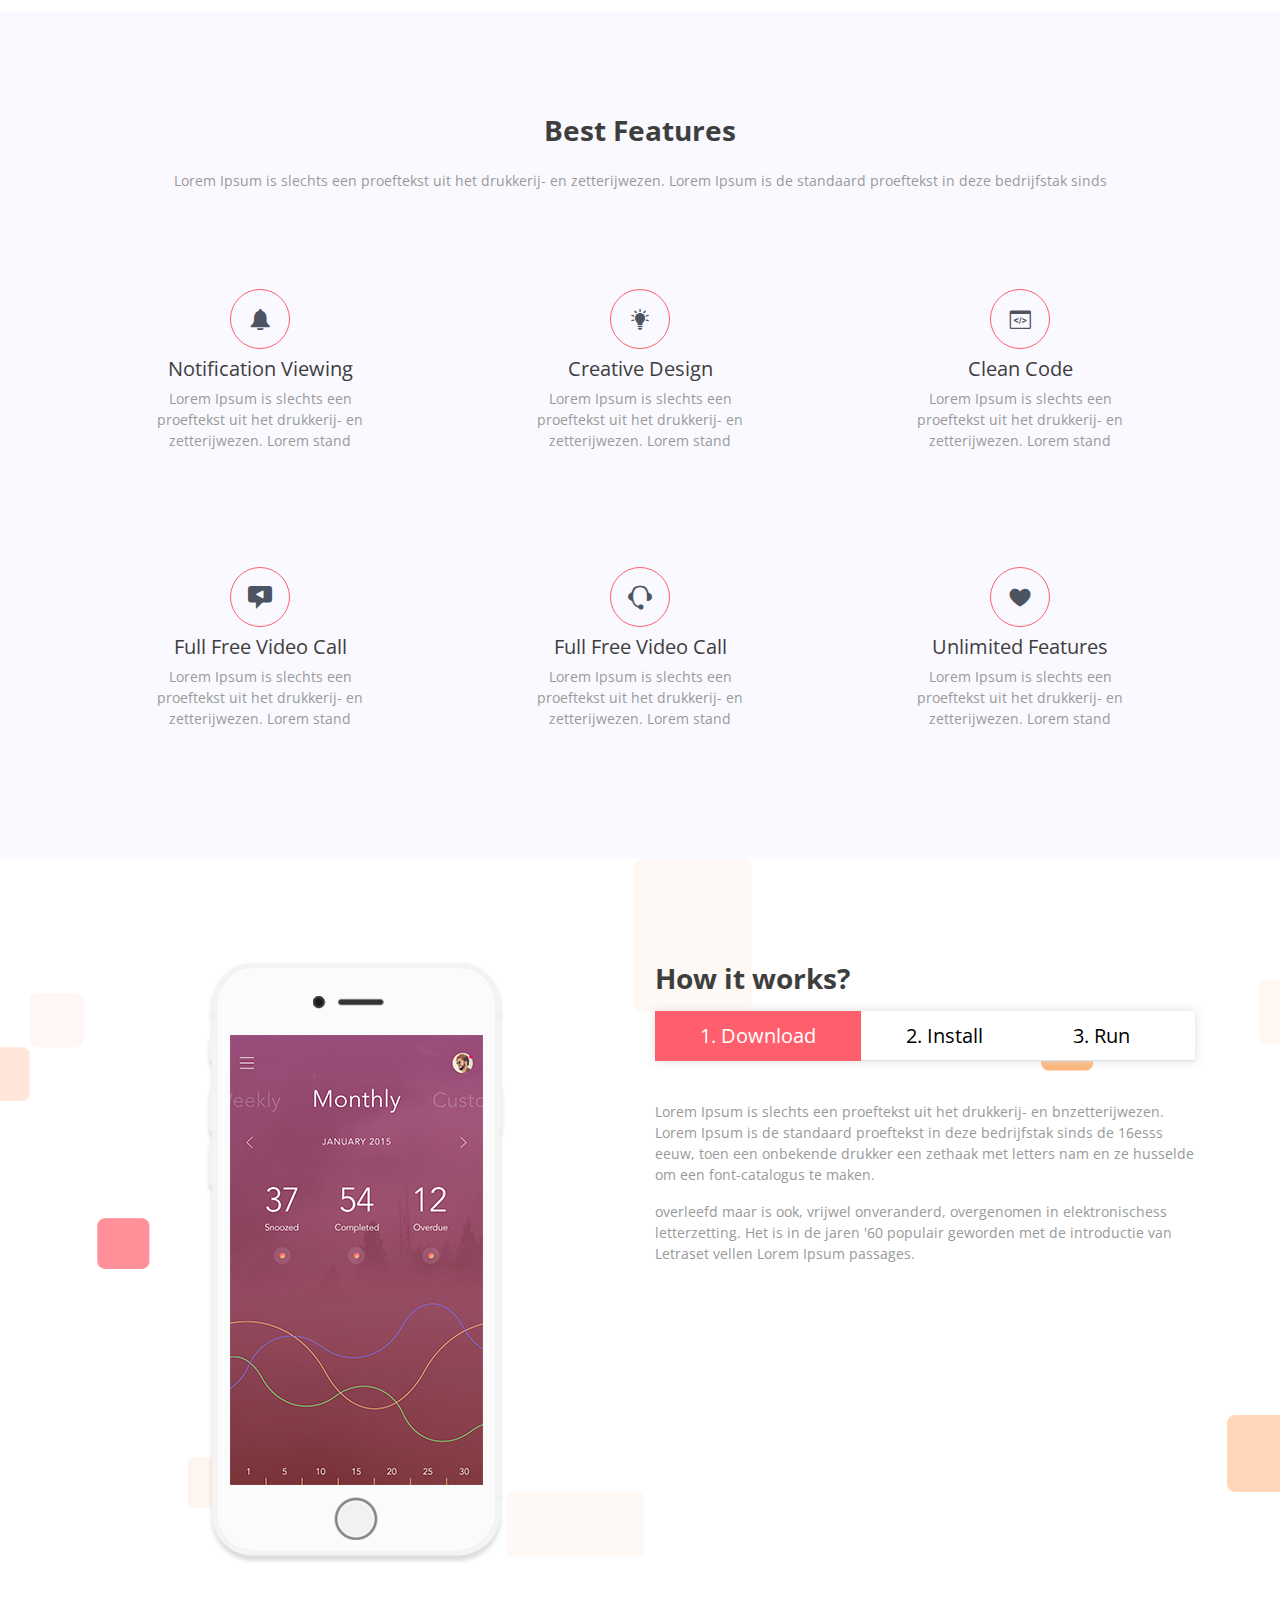
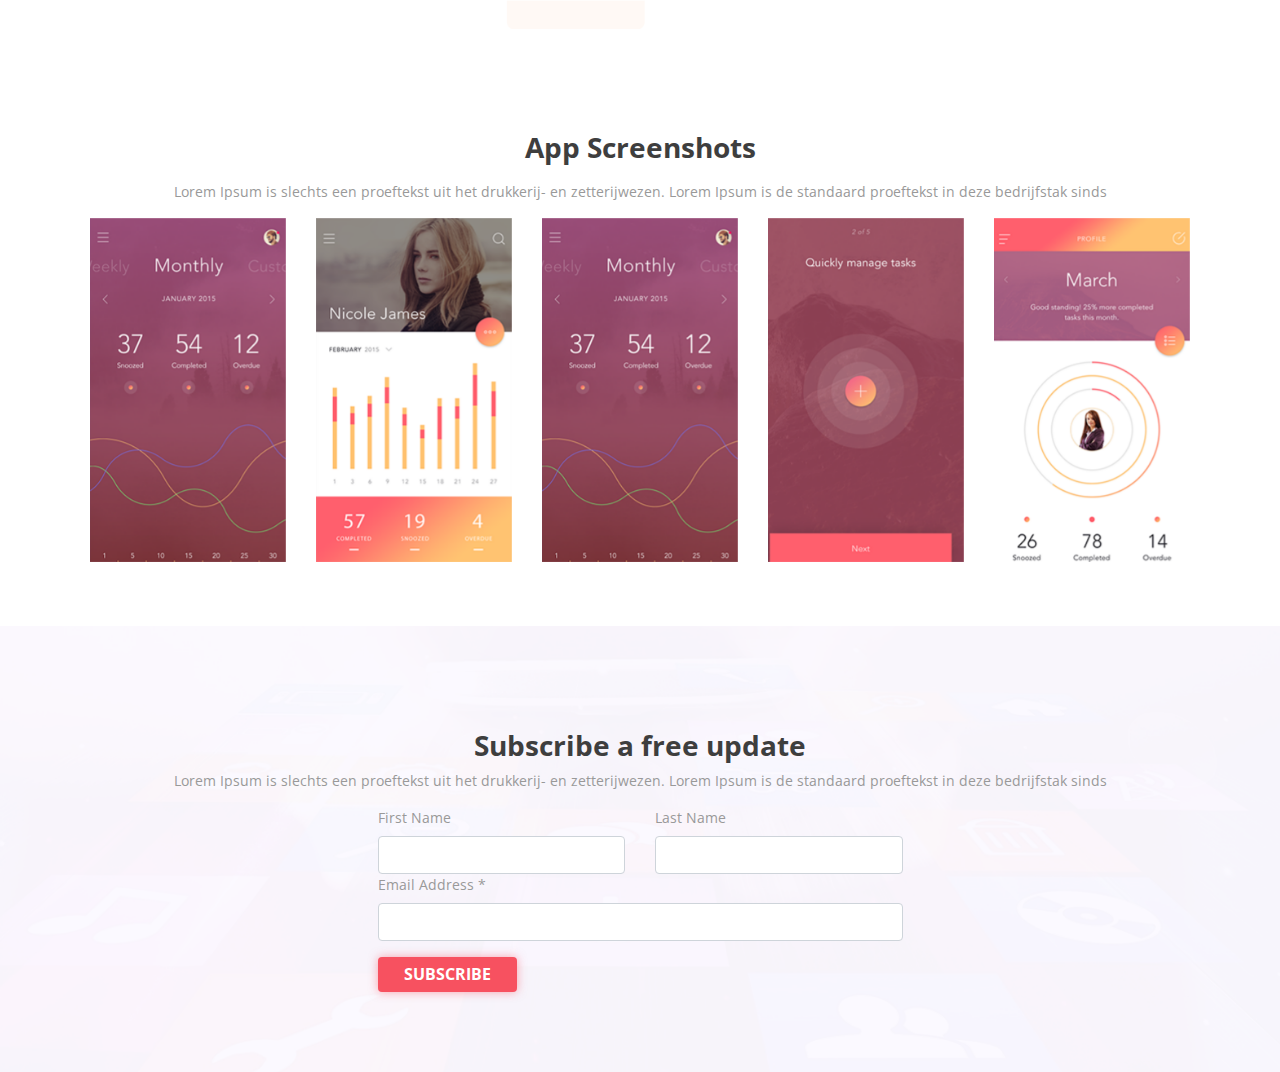
==== commit 7925e0ad: "update" ====
--- a/index.html
+++ b/index.html
@@ -283,37 +283,36 @@
 			
 			<div class="form-subscribe">
 				
-								<!-- Begin Mailchimp Signup Form -->
-				<link href="//cdn-images.mailchimp.com/embedcode/classic-10_7.css" rel="stylesheet" type="text/css">
-				<style type="text/css">
-					#mc_embed_signup{background:#fff; clear:left; font:14px Helvetica,Arial,sans-serif; }
-					/* Add your own Mailchimp form style overrides in your site stylesheet or in this style block.
-					   We recommend moving this block and the preceding CSS link to the HEAD of your HTML file. */
-				</style>
+				<!-- Begin Mailchimp Signup Form -->
 				<div id="mc_embed_signup">
-				<form action="https://gmail.us2.list-manage.com/subscribe/post?u=8377a54fd26e993dda24f9a1c&amp;id=6bb29e47e8" method="post" id="mc-embedded-subscribe-form" name="mc-embedded-subscribe-form" class="validate" target="_blank" novalidate>
+				<form action="https://gmail.us2.list-manage.com/subscribe/post?u=8377a54fd26e993dda24f9a1c&amp;id=6bb29e47e8" method="post" id="mc-embedded-subscribe-form" name="mc-embedded-subscribe-form" class="validate col-md-6 offset-md-3" target="_blank" novalidate>
 					<div id="mc_embed_signup_scroll">
-					<h2>Subscribe</h2>
-				<div class="indicates-required"><span class="asterisk">*</span> indicates required</div>
-				<div class="mc-field-group">
-					<label for="mce-FNAME">First Name </label>
-					<input type="text" value="" name="FNAME" class="" id="mce-FNAME">
-				</div>
-				<div class="mc-field-group">
-					<label for="mce-LNAME">Last Name </label>
-					<input type="text" value="" name="LNAME" class="" id="mce-LNAME">
-				</div>
-				<div class="mc-field-group">
-					<label for="mce-EMAIL">Email Address  <span class="asterisk">*</span>
-				</label>
-					<input type="email" value="" name="EMAIL" class="required email" id="mce-EMAIL">
-				</div>
-					<div id="mce-responses" class="clear">
-						<div class="response" id="mce-error-response" style="display:none"></div>
-						<div class="response" id="mce-success-response" style="display:none"></div>
-					</div>    <!-- real people should not fill this in and expect good things - do not remove this or risk form bot signups-->
-					<div style="position: absolute; left: -5000px;" aria-hidden="true"><input type="text" name="b_8377a54fd26e993dda24f9a1c_6bb29e47e8" tabindex="-1" value=""></div>
-					<div class="clear"><input type="submit" value="Subscribe" name="subscribe" id="mc-embedded-subscribe" class="button"></div>
+						
+						<div class="row">
+							<div class="mc-field-group col-md-6">
+								<label for="mce-FNAME">First Name </label>
+								<input type="text" value="" name="FNAME" class="form-control" id="mce-FNAME">
+							</div>
+							<div class="mc-field-group col-md-6">
+								<label for="mce-LNAME">Last Name </label>
+								<input type="text" value="" name="LNAME" class="form-control" id="mce-LNAME">
+							</div>
+						</div>
+						
+						
+						<div class="mc-field-group mb-3">
+							<label for="mce-EMAIL">Email Address  <span class="asterisk">*</span>
+						</label>
+							<input type="email" value="" name="EMAIL" class="required email form-control" id="mce-EMAIL">
+						</div>
+						<div id="mce-responses" class="clear">
+							<div class="response" id="mce-error-response" style="display:none"></div>
+							<div class="response" id="mce-success-response" style="display:none"></div>
+						</div>    <!-- real people should not fill this in and expect good things - do not remove this or risk form bot signups-->
+						<div style="position: absolute; left: -5000px;" aria-hidden="true"><input type="text" name="b_8377a54fd26e993dda24f9a1c_6bb29e47e8" tabindex="-1" value=""></div>
+						<div class="form-group">
+							<input type="submit" value="Subscribe" name="subscribe" id="mc-embedded-subscribe" class="btn btn-primary">
+						</div>
 					</div>
 				</form>
 				</div>
